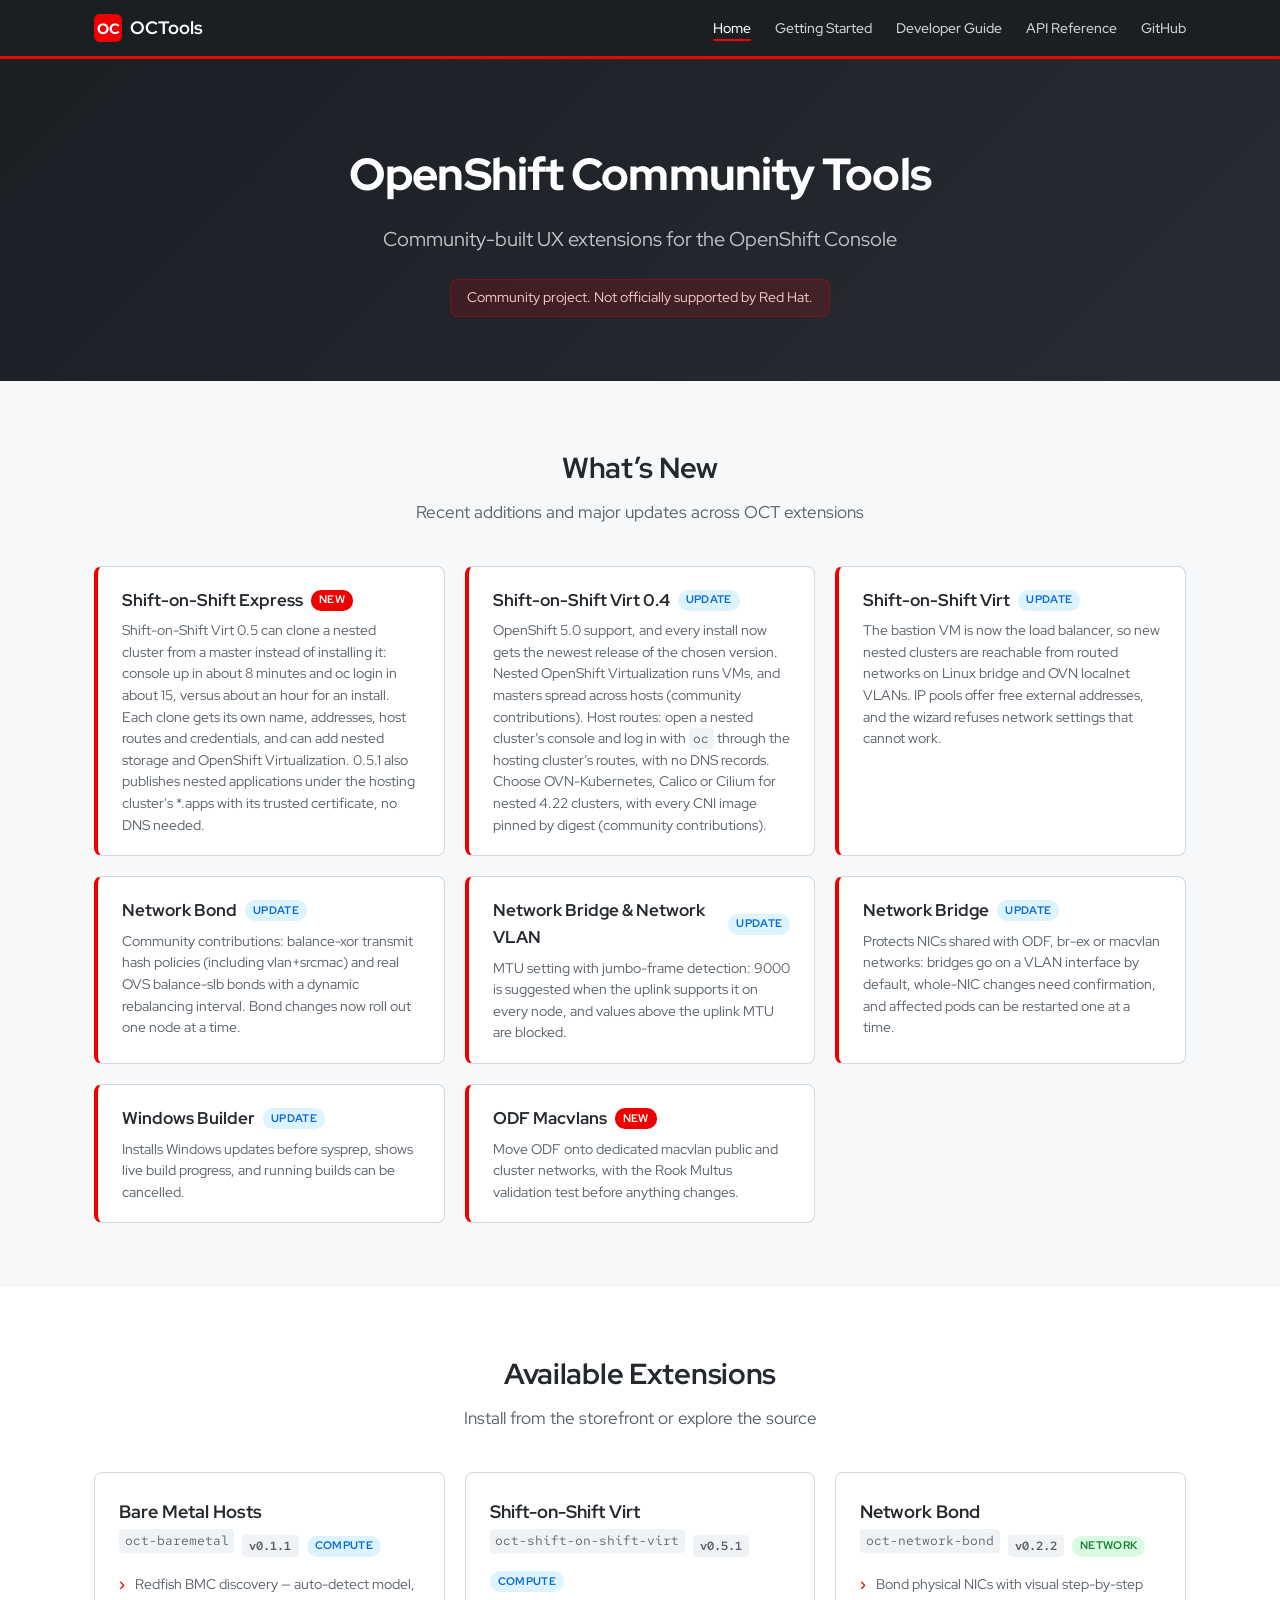
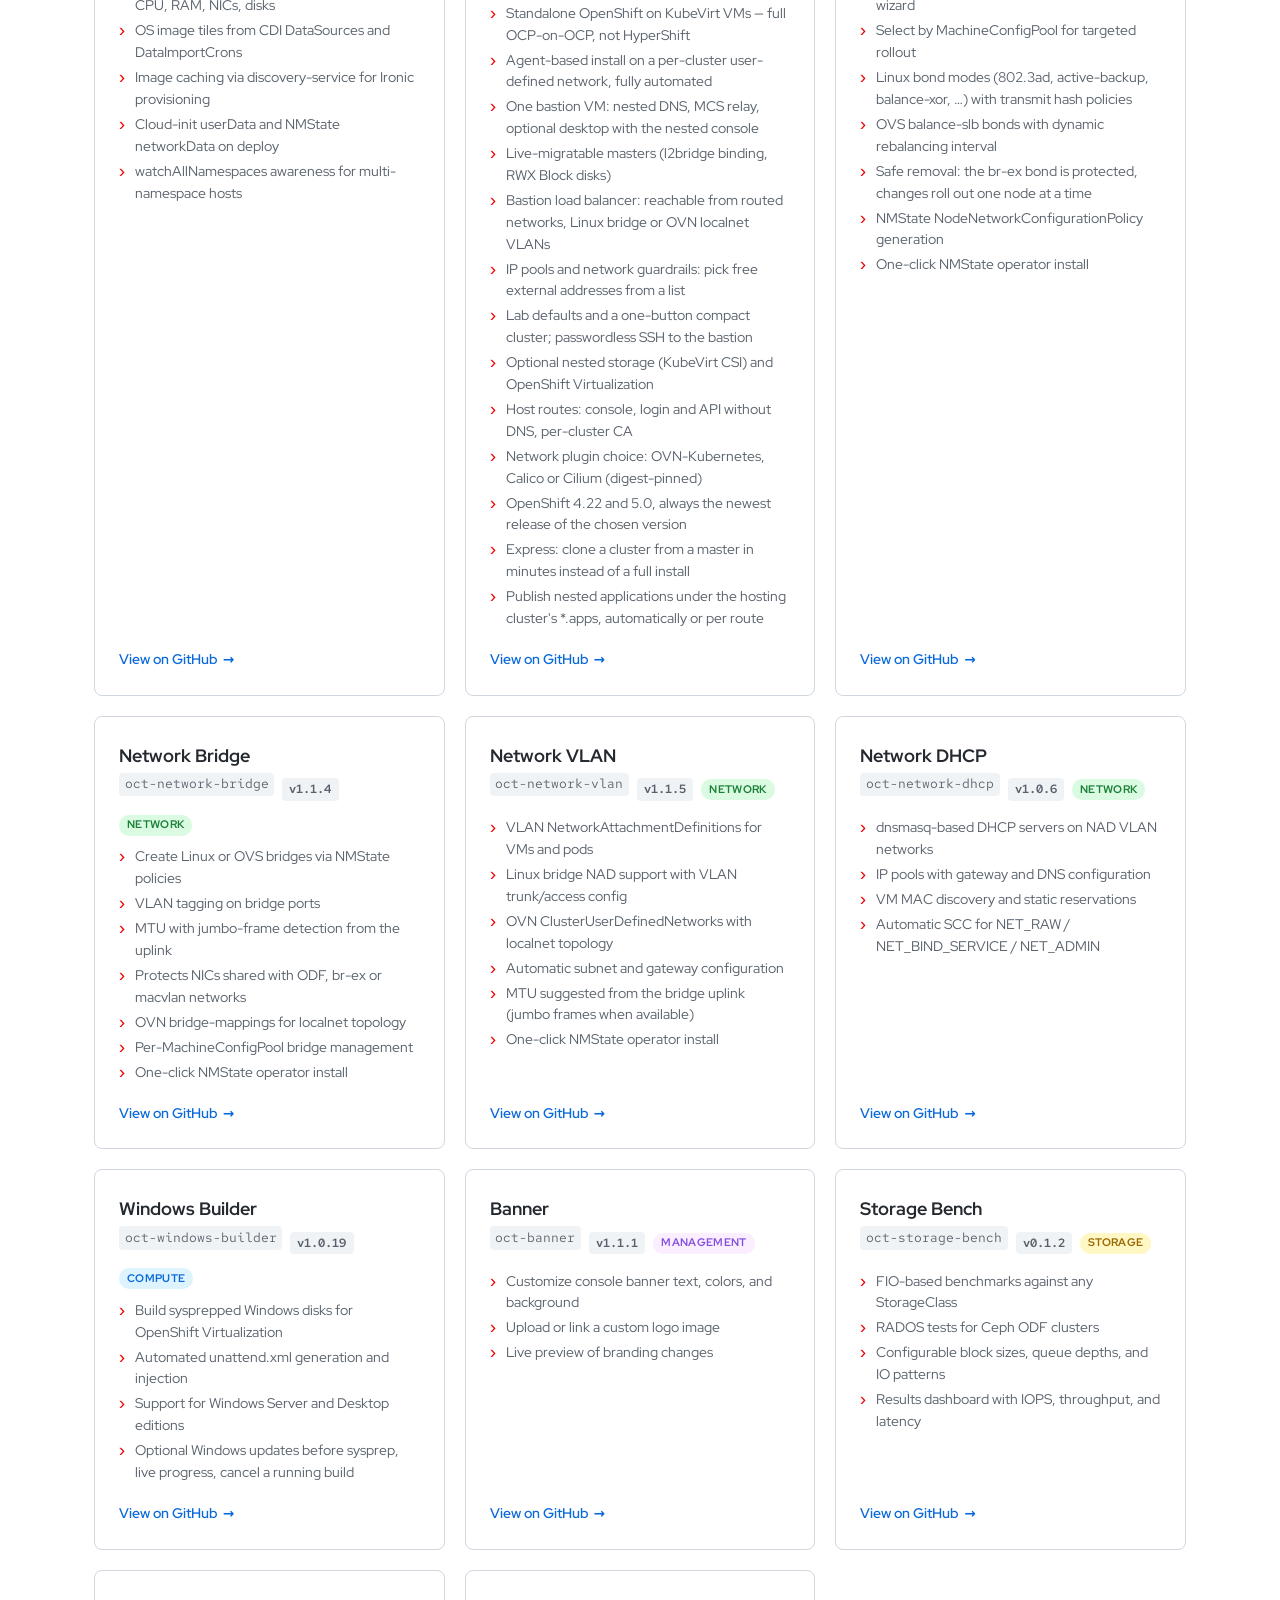
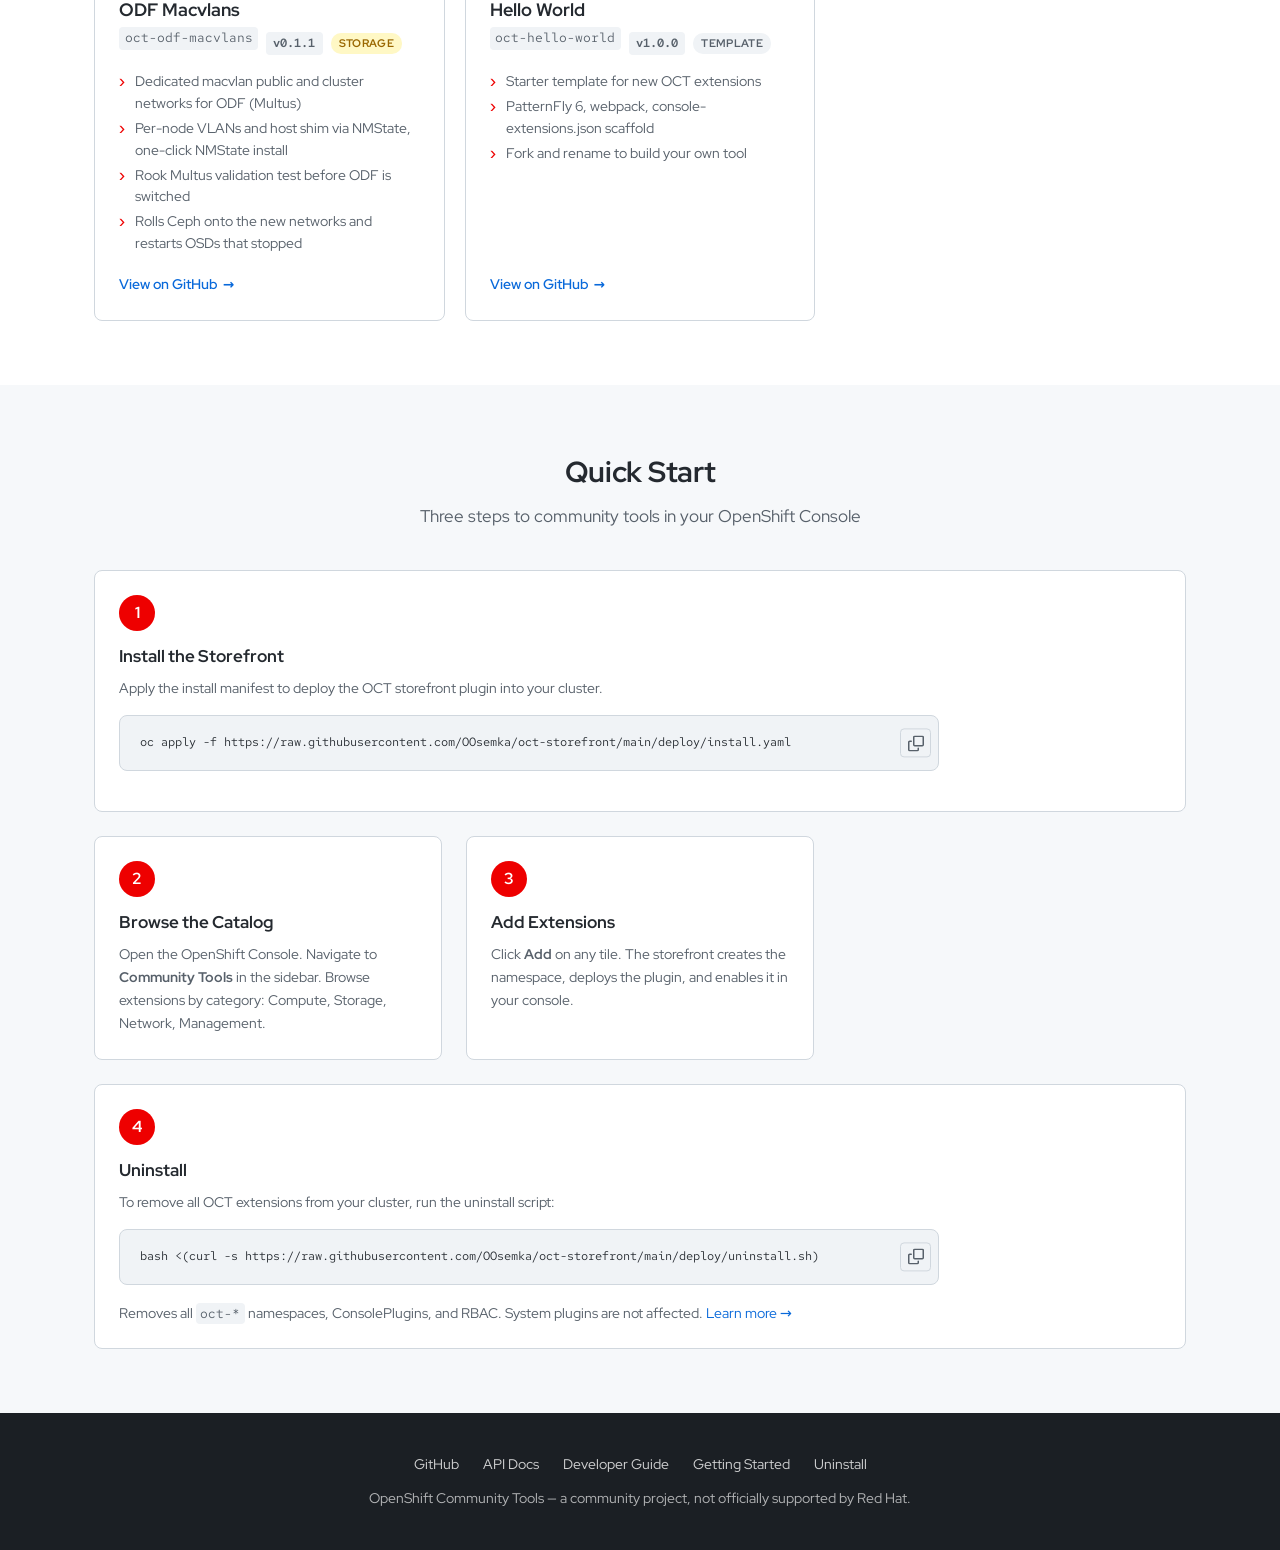
==== index.html @ 7ea22d38 "Shift-on-Shift Virt 0.5.1 Co-Authored-By: Claude Opus 5.5 <noreply@anthropic.com>" ====
<!DOCTYPE html>
<html lang="en">
<head>
  <meta charset="UTF-8">
  <meta name="viewport" content="width=device-width, initial-scale=1.0">
  <title>OpenShift Community Tools</title>
  <meta name="description" content="Community-built UX extensions for the OpenShift Console. Browse, install, and manage tools from a single storefront.">
  <link rel="preconnect" href="https://fonts.googleapis.com">
  <link rel="preconnect" href="https://fonts.gstatic.com" crossorigin>
  <link href="https://fonts.googleapis.com/css2?family=Red+Hat+Display:wght@400;500;600;700;800&family=Red+Hat+Mono:wght@400;700&display=swap" rel="stylesheet">
  <link rel="stylesheet" href="/assets/style.css">
  <link rel="icon" href="/favicon.svg" type="image/svg+xml">
  <link rel="icon" href="/favicon.ico" sizes="48x48">
  <link rel="apple-touch-icon" href="/apple-touch-icon.png">
</head>
<body>

  <!-- Navigation -->
  <nav class="site-nav">
    <div class="container">
      <a href="/" class="site-nav__brand">
        <svg viewBox="0 0 28 28" fill="none" xmlns="http://www.w3.org/2000/svg" aria-hidden="true">
          <rect width="28" height="28" rx="6" fill="#EE0000"/>
          <text x="14" y="20" text-anchor="middle" fill="#fff" font-family="Red Hat Display,sans-serif" font-weight="800" font-size="15">OC</text>
        </svg>
        OCTools
      </a>
      <button class="nav-toggle" aria-label="Toggle navigation" onclick="document.querySelector('.site-nav__links').classList.toggle('open')">☰</button>
      <ul class="site-nav__links">
        <li><a href="/" class="active">Home</a></li>
        <li><a href="/guide/">Getting Started</a></li>
        <li><a href="/developer/">Developer Guide</a></li>
        <li><a href="/api/">API Reference</a></li>
        <li><a href="https://github.com/OOsemka">GitHub</a></li>
      </ul>
    </div>
  </nav>

  <!-- Hero -->
  <section class="hero">
    <h1>OpenShift Community Tools</h1>
    <p class="subtitle">Community-built UX extensions for the OpenShift Console</p>
    <div class="disclaimer">Community project. Not officially supported by Red Hat.</div>
  </section>

  <!-- What's New -->
  <section class="section section--alt">
    <div class="container">
      <h2 class="section__title">What&rsquo;s New</h2>
      <p class="section__subtitle">Recent additions and major updates across OCT extensions</p>

      <div class="whatsnew">
        <div class="whatsnew__item">
          <div class="whatsnew__header">
            <span class="whatsnew__title">Shift-on-Shift Express</span>
            <span class="whatsnew__badge whatsnew__badge--new">New</span>
          </div>
          <p class="whatsnew__desc">Shift-on-Shift Virt 0.5 can clone a nested cluster from a master instead of installing it: console up in about 8 minutes and oc login in about 15, versus about an hour for an install. Each clone gets its own name, addresses, host routes and credentials, and can add nested storage and OpenShift Virtualization. 0.5.1 also publishes nested applications under the hosting cluster's *.apps with its trusted certificate, no DNS needed.</p>
        </div>
        <div class="whatsnew__item">
          <div class="whatsnew__header">
            <span class="whatsnew__title">Shift-on-Shift Virt 0.4</span>
            <span class="whatsnew__badge whatsnew__badge--update">Update</span>
          </div>
          <p class="whatsnew__desc">OpenShift 5.0 support, and every install now gets the newest release of the chosen version. Nested OpenShift Virtualization runs VMs, and masters spread across hosts (community contributions). Host routes: open a nested cluster&rsquo;s console and log in with <code>oc</code> through the hosting cluster&rsquo;s routes, with no DNS records. Choose OVN-Kubernetes, Calico or Cilium for nested 4.22 clusters, with every CNI image pinned by digest (community contributions).</p>
        </div>
        <div class="whatsnew__item">
          <div class="whatsnew__header">
            <span class="whatsnew__title">Shift-on-Shift Virt</span>
            <span class="whatsnew__badge whatsnew__badge--update">Update</span>
          </div>
          <p class="whatsnew__desc">The bastion VM is now the load balancer, so new nested clusters are reachable from routed networks on Linux bridge and OVN localnet VLANs. IP pools offer free external addresses, and the wizard refuses network settings that cannot work.</p>
        </div>
        <div class="whatsnew__item">
          <div class="whatsnew__header">
            <span class="whatsnew__title">Network Bond</span>
            <span class="whatsnew__badge whatsnew__badge--update">Update</span>
          </div>
          <p class="whatsnew__desc">Community contributions: balance-xor transmit hash policies (including vlan+srcmac) and real OVS balance-slb bonds with a dynamic rebalancing interval. Bond changes now roll out one node at a time.</p>
        </div>
        <div class="whatsnew__item">
          <div class="whatsnew__header">
            <span class="whatsnew__title">Network Bridge &amp; Network VLAN</span>
            <span class="whatsnew__badge whatsnew__badge--update">Update</span>
          </div>
          <p class="whatsnew__desc">MTU setting with jumbo-frame detection: 9000 is suggested when the uplink supports it on every node, and values above the uplink MTU are blocked.</p>
        </div>
        <div class="whatsnew__item">
          <div class="whatsnew__header">
            <span class="whatsnew__title">Network Bridge</span>
            <span class="whatsnew__badge whatsnew__badge--update">Update</span>
          </div>
          <p class="whatsnew__desc">Protects NICs shared with ODF, br-ex or macvlan networks: bridges go on a VLAN interface by default, whole-NIC changes need confirmation, and affected pods can be restarted one at a time.</p>
        </div>
        <div class="whatsnew__item">
          <div class="whatsnew__header">
            <span class="whatsnew__title">Windows Builder</span>
            <span class="whatsnew__badge whatsnew__badge--update">Update</span>
          </div>
          <p class="whatsnew__desc">Installs Windows updates before sysprep, shows live build progress, and running builds can be cancelled.</p>
        </div>
        <div class="whatsnew__item">
          <div class="whatsnew__header">
            <span class="whatsnew__title">ODF Macvlans</span>
            <span class="whatsnew__badge whatsnew__badge--new">New</span>
          </div>
          <p class="whatsnew__desc">Move ODF onto dedicated macvlan public and cluster networks, with the Rook Multus validation test before anything changes.</p>
        </div>
      </div>
    </div>
  </section>

  <!-- Available Extensions -->
  <section class="section">
    <div class="container">
      <h2 class="section__title">Available Extensions</h2>
      <p class="section__subtitle">Install from the storefront or explore the source</p>

      <div class="cards">
        <!-- Bare Metal Hosts -->
        <div class="card">
          <div class="card__name">Bare Metal Hosts</div>
          <div class="card__meta">
            <code class="card__id">oct-baremetal</code>
            <span class="card__version">v0.1.1</span>
            <span class="card__category card__category--compute">Compute</span>
          </div>
          <ul class="card__features">
            <li>Redfish BMC discovery &mdash; auto-detect model, CPU, RAM, NICs, disks</li>
            <li>OS image tiles from CDI DataSources and DataImportCrons</li>
            <li>Image caching via discovery-service for Ironic provisioning</li>
            <li>Cloud-init userData and NMState networkData on deploy</li>
            <li>watchAllNamespaces awareness for multi-namespace hosts</li>
          </ul>
          <a href="https://github.com/OOsemka/oct-baremetal" class="card__link">View on GitHub</a>
        </div>

        <!-- Shift-on-Shift Virt -->
        <div class="card">
          <div class="card__name">Shift-on-Shift Virt</div>
          <div class="card__meta">
            <code class="card__id">oct-shift-on-shift-virt</code>
            <span class="card__version">v0.5.1</span>
            <span class="card__category card__category--compute">Compute</span>
          </div>
          <ul class="card__features">
            <li>Standalone OpenShift on KubeVirt VMs &mdash; full OCP-on-OCP, not HyperShift</li>
            <li>Agent-based install on a per-cluster user-defined network, fully automated</li>
            <li>One bastion VM: nested DNS, MCS relay, optional desktop with the nested console</li>
            <li>Live-migratable masters (l2bridge binding, RWX Block disks)</li>
            <li>Bastion load balancer: reachable from routed networks, Linux bridge or OVN localnet VLANs</li>
            <li>IP pools and network guardrails: pick free external addresses from a list</li>
            <li>Lab defaults and a one-button compact cluster; passwordless SSH to the bastion</li>
            <li>Optional nested storage (KubeVirt CSI) and OpenShift Virtualization</li>
            <li>Host routes: console, login and API without DNS, per-cluster CA</li>
            <li>Network plugin choice: OVN-Kubernetes, Calico or Cilium (digest-pinned)</li>
            <li>OpenShift 4.22 and 5.0, always the newest release of the chosen version</li>
            <li>Express: clone a cluster from a master in minutes instead of a full install</li>
            <li>Publish nested applications under the hosting cluster's *.apps, automatically or per route</li>
          </ul>
          <a href="https://github.com/OOsemka/oct-shift-on-shift-virt" class="card__link">View on GitHub</a>
        </div>

        <!-- Network Bond -->
        <div class="card">
          <div class="card__name">Network Bond</div>
          <div class="card__meta">
            <code class="card__id">oct-network-bond</code>
            <span class="card__version">v0.2.2</span>
            <span class="card__category card__category--network">Network</span>
          </div>
          <ul class="card__features">
            <li>Bond physical NICs with visual step-by-step wizard</li>
            <li>Select by MachineConfigPool for targeted rollout</li>
            <li>Linux bond modes (802.3ad, active-backup, balance-xor, &hellip;) with transmit hash policies</li>
            <li>OVS balance-slb bonds with dynamic rebalancing interval</li>
            <li>Safe removal: the br-ex bond is protected, changes roll out one node at a time</li>
            <li>NMState NodeNetworkConfigurationPolicy generation</li>
            <li>One-click NMState operator install</li>
          </ul>
          <a href="https://github.com/OOsemka/oct-network-bond" class="card__link">View on GitHub</a>
        </div>

        <!-- Network Bridge -->
        <div class="card">
          <div class="card__name">Network Bridge</div>
          <div class="card__meta">
            <code class="card__id">oct-network-bridge</code>
            <span class="card__version">v1.1.4</span>
            <span class="card__category card__category--network">Network</span>
          </div>
          <ul class="card__features">
            <li>Create Linux or OVS bridges via NMState policies</li>
            <li>VLAN tagging on bridge ports</li>
            <li>MTU with jumbo-frame detection from the uplink</li>
            <li>Protects NICs shared with ODF, br-ex or macvlan networks</li>
            <li>OVN bridge-mappings for localnet topology</li>
            <li>Per-MachineConfigPool bridge management</li>
            <li>One-click NMState operator install</li>
          </ul>
          <a href="https://github.com/OOsemka/oct-network-bridge" class="card__link">View on GitHub</a>
        </div>

        <!-- Network VLAN -->
        <div class="card">
          <div class="card__name">Network VLAN</div>
          <div class="card__meta">
            <code class="card__id">oct-network-vlan</code>
            <span class="card__version">v1.1.5</span>
            <span class="card__category card__category--network">Network</span>
          </div>
          <ul class="card__features">
            <li>VLAN NetworkAttachmentDefinitions for VMs and pods</li>
            <li>Linux bridge NAD support with VLAN trunk/access config</li>
            <li>OVN ClusterUserDefinedNetworks with localnet topology</li>
            <li>Automatic subnet and gateway configuration</li>
            <li>MTU suggested from the bridge uplink (jumbo frames when available)</li>
            <li>One-click NMState operator install</li>
          </ul>
          <a href="https://github.com/OOsemka/oct-network-vlan" class="card__link">View on GitHub</a>
        </div>

        <!-- Network DHCP -->
        <div class="card">
          <div class="card__name">Network DHCP</div>
          <div class="card__meta">
            <code class="card__id">oct-network-dhcp</code>
            <span class="card__version">v1.0.6</span>
            <span class="card__category card__category--network">Network</span>
          </div>
          <ul class="card__features">
            <li>dnsmasq-based DHCP servers on NAD VLAN networks</li>
            <li>IP pools with gateway and DNS configuration</li>
            <li>VM MAC discovery and static reservations</li>
            <li>Automatic SCC for NET_RAW / NET_BIND_SERVICE / NET_ADMIN</li>
          </ul>
          <a href="https://github.com/OOsemka/oct-network-dhcp" class="card__link">View on GitHub</a>
        </div>

        <!-- Windows Builder -->
        <div class="card">
          <div class="card__name">Windows Builder</div>
          <div class="card__meta">
            <code class="card__id">oct-windows-builder</code>
            <span class="card__version">v1.0.19</span>
            <span class="card__category card__category--compute">Compute</span>
          </div>
          <ul class="card__features">
            <li>Build sysprepped Windows disks for OpenShift Virtualization</li>
            <li>Automated unattend.xml generation and injection</li>
            <li>Support for Windows Server and Desktop editions</li>
            <li>Optional Windows updates before sysprep, live progress, cancel a running build</li>
          </ul>
          <a href="https://github.com/OOsemka/oct-windows-builder" class="card__link">View on GitHub</a>
        </div>

        <!-- Banner -->
        <div class="card">
          <div class="card__name">Banner</div>
          <div class="card__meta">
            <code class="card__id">oct-banner</code>
            <span class="card__version">v1.1.1</span>
            <span class="card__category card__category--management">Management</span>
          </div>
          <ul class="card__features">
            <li>Customize console banner text, colors, and background</li>
            <li>Upload or link a custom logo image</li>
            <li>Live preview of branding changes</li>
          </ul>
          <a href="https://github.com/OOsemka/oct-banner" class="card__link">View on GitHub</a>
        </div>

        <!-- Storage Bench -->
        <div class="card">
          <div class="card__name">Storage Bench</div>
          <div class="card__meta">
            <code class="card__id">oct-storage-bench</code>
            <span class="card__version">v0.1.2</span>
            <span class="card__category card__category--storage">Storage</span>
          </div>
          <ul class="card__features">
            <li>FIO-based benchmarks against any StorageClass</li>
            <li>RADOS tests for Ceph ODF clusters</li>
            <li>Configurable block sizes, queue depths, and IO patterns</li>
            <li>Results dashboard with IOPS, throughput, and latency</li>
          </ul>
          <a href="https://github.com/OOsemka/oct-storage-bench" class="card__link">View on GitHub</a>
        </div>

        <!-- ODF Macvlans -->
        <div class="card">
          <div class="card__name">ODF Macvlans</div>
          <div class="card__meta">
            <code class="card__id">oct-odf-macvlans</code>
            <span class="card__version">v0.1.1</span>
            <span class="card__category card__category--storage">Storage</span>
          </div>
          <ul class="card__features">
            <li>Dedicated macvlan public and cluster networks for ODF (Multus)</li>
            <li>Per-node VLANs and host shim via NMState, one-click NMState install</li>
            <li>Rook Multus validation test before ODF is switched</li>
            <li>Rolls Ceph onto the new networks and restarts OSDs that stopped</li>
          </ul>
          <a href="https://github.com/OOsemka/oct-odf-macvlans" class="card__link">View on GitHub</a>
        </div>

        <!-- Hello World -->
        <div class="card">
          <div class="card__name">Hello World</div>
          <div class="card__meta">
            <code class="card__id">oct-hello-world</code>
            <span class="card__version">v1.0.0</span>
            <span class="card__category card__category--template">Template</span>
          </div>
          <ul class="card__features">
            <li>Starter template for new OCT extensions</li>
            <li>PatternFly 6, webpack, console-extensions.json scaffold</li>
            <li>Fork and rename to build your own tool</li>
          </ul>
          <a href="https://github.com/OOsemka/oct-hello-world" class="card__link">View on GitHub</a>
        </div>
      </div>
    </div>
  </section>

  <!-- Quick Start -->
  <section class="section section--alt">
    <div class="container">
      <h2 class="section__title">Quick Start</h2>
      <p class="section__subtitle">Three steps to community tools in your OpenShift Console</p>

      <div class="steps">
        <div class="step step--wide">
          <h3>Install the Storefront</h3>
          <p>Apply the install manifest to deploy the OCT storefront plugin into your cluster.</p>
          <div class="code-block">
            <pre><code id="install-cmd">oc apply -f https://raw.githubusercontent.com/OOsemka/oct-storefront/main/deploy/install.yaml</code></pre>
            <button class="copy-btn" onclick="copyCommand(this)" aria-label="Copy to clipboard" title="Copy to clipboard">
              <svg width="16" height="16" viewBox="0 0 16 16" fill="currentColor"><path d="M0 6.75C0 5.784.784 5 1.75 5h1.5a.75.75 0 0 1 0 1.5h-1.5a.25.25 0 0 0-.25.25v7.5c0 .138.112.25.25.25h7.5a.25.25 0 0 0 .25-.25v-1.5a.75.75 0 0 1 1.5 0v1.5A1.75 1.75 0 0 1 9.25 16h-7.5A1.75 1.75 0 0 1 0 14.25Z"/><path d="M5 1.75C5 .784 5.784 0 6.75 0h7.5C15.216 0 16 .784 16 1.75v7.5A1.75 1.75 0 0 1 14.25 11h-7.5A1.75 1.75 0 0 1 5 9.25Zm1.75-.25a.25.25 0 0 0-.25.25v7.5c0 .138.112.25.25.25h7.5a.25.25 0 0 0 .25-.25v-7.5a.25.25 0 0 0-.25-.25Z"/></svg>
            </button>
          </div>
        </div>
        <div class="step">
          <h3>Browse the Catalog</h3>
          <p>Open the OpenShift Console. Navigate to <strong>Community Tools</strong> in the sidebar. Browse extensions by category: Compute, Storage, Network, Management.</p>
        </div>
        <div class="step">
          <h3>Add Extensions</h3>
          <p>Click <strong>Add</strong> on any tile. The storefront creates the namespace, deploys the plugin, and enables it in your console.</p>
        </div>
        <div class="step step--wide">
          <h3>Uninstall</h3>
          <p>To remove all OCT extensions from your cluster, run the uninstall script:</p>
          <div class="code-block">
            <pre><code id="uninstall-cmd">bash &lt;(curl -s https://raw.githubusercontent.com/OOsemka/oct-storefront/main/deploy/uninstall.sh)</code></pre>
            <button class="copy-btn" onclick="copyUninstallCommand(this)" aria-label="Copy to clipboard" title="Copy to clipboard">
              <svg width="16" height="16" viewBox="0 0 16 16" fill="currentColor"><path d="M0 6.75C0 5.784.784 5 1.75 5h1.5a.75.75 0 0 1 0 1.5h-1.5a.25.25 0 0 0-.25.25v7.5c0 .138.112.25.25.25h7.5a.25.25 0 0 0 .25-.25v-1.5a.75.75 0 0 1 1.5 0v1.5A1.75 1.75 0 0 1 9.25 16h-7.5A1.75 1.75 0 0 1 0 14.25Z"/><path d="M5 1.75C5 .784 5.784 0 6.75 0h7.5C15.216 0 16 .784 16 1.75v7.5A1.75 1.75 0 0 1 14.25 11h-7.5A1.75 1.75 0 0 1 5 9.25Zm1.75-.25a.25.25 0 0 0-.25.25v7.5c0 .138.112.25.25.25h7.5a.25.25 0 0 0 .25-.25v-7.5a.25.25 0 0 0-.25-.25Z"/></svg>
            </button>
          </div>
          <p>Removes all <code>oct-*</code> namespaces, ConsolePlugins, and RBAC. System plugins are not affected. <a href="/guide/#uninstall">Learn more →</a></p>
        </div>
      </div>
    </div>
  </section>

  <!-- Footer -->
  <footer class="site-footer">
    <div class="container">
      <ul class="footer-links">
        <li><a href="https://github.com/OOsemka">GitHub</a></li>
        <li><a href="/api/">API Docs</a></li>
        <li><a href="/developer/">Developer Guide</a></li>
        <li><a href="/guide/">Getting Started</a></li>
        <li><a href="/guide/#uninstall">Uninstall</a></li>
      </ul>
      <p>OpenShift Community Tools &mdash; a community project, not officially supported by Red Hat.</p>
    </div>
  </footer>

  <script>
    function copyUninstallCommand(btn) {
      var text = document.getElementById('uninstall-cmd').textContent;
      navigator.clipboard.writeText(text).then(function() {
        btn.innerHTML = '<span style="font-size:.8rem;font-weight:600">Copied!</span>';
        setTimeout(function() {
          btn.innerHTML = '<svg width="16" height="16" viewBox="0 0 16 16" fill="currentColor"><path d="M0 6.75C0 5.784.784 5 1.75 5h1.5a.75.75 0 0 1 0 1.5h-1.5a.25.25 0 0 0-.25.25v7.5c0 .138.112.25.25.25h7.5a.25.25 0 0 0 .25-.25v-1.5a.75.75 0 0 1 1.5 0v1.5A1.75 1.75 0 0 1 9.25 16h-7.5A1.75 1.75 0 0 1 0 14.25Z"/><path d="M5 1.75C5 .784 5.784 0 6.75 0h7.5C15.216 0 16 .784 16 1.75v7.5A1.75 1.75 0 0 1 14.25 11h-7.5A1.75 1.75 0 0 1 5 9.25Zm1.75-.25a.25.25 0 0 0-.25.25v7.5c0 .138.112.25.25.25h7.5a.25.25 0 0 0 .25-.25v-7.5a.25.25 0 0 0-.25-.25Z"/></svg>';
        }, 2000);
      });
    }
    function copyCommand(btn) {
      var text = document.getElementById('install-cmd').textContent;
      navigator.clipboard.writeText(text).then(function() {
        btn.innerHTML = '<span style="font-size:.8rem;font-weight:600">Copied!</span>';
        setTimeout(function() {
          btn.innerHTML = '<svg width="16" height="16" viewBox="0 0 16 16" fill="currentColor"><path d="M0 6.75C0 5.784.784 5 1.75 5h1.5a.75.75 0 0 1 0 1.5h-1.5a.25.25 0 0 0-.25.25v7.5c0 .138.112.25.25.25h7.5a.25.25 0 0 0 .25-.25v-1.5a.75.75 0 0 1 1.5 0v1.5A1.75 1.75 0 0 1 9.25 16h-7.5A1.75 1.75 0 0 1 0 14.25Z"/><path d="M5 1.75C5 .784 5.784 0 6.75 0h7.5C15.216 0 16 .784 16 1.75v7.5A1.75 1.75 0 0 1 14.25 11h-7.5A1.75 1.75 0 0 1 5 9.25Zm1.75-.25a.25.25 0 0 0-.25.25v7.5c0 .138.112.25.25.25h7.5a.25.25 0 0 0 .25-.25v-7.5a.25.25 0 0 0-.25-.25Z"/></svg>';
        }, 2000);
      });
    }
  </script>

</body>
</html>
---- assets/style.css ----
/* ── CSS Variables ─────────────────────────────────────────── */
:root {
  --color-bg:        #ffffff;
  --color-bg-alt:    #f6f8fa;
  --color-text:      #24292f;
  --color-text-muted:#57606a;
  --color-primary:   #ee0000;
  --color-primary-dk:#b30000;
  --color-dark:      #1b1f24;
  --color-dark-alt:  #272c33;
  --color-border:    #d0d7de;
  --color-code-bg:   #f0f3f6;
  --color-link:      #0969da;
  --radius:          8px;
  --max-width:       1140px;
  --font-sans:       'Red Hat Display', 'Segoe UI', system-ui, -apple-system, sans-serif;
  --font-mono:       'Red Hat Mono', 'SFMono-Regular', Consolas, 'Liberation Mono', monospace;
}

/* ── Reset ────────────────────────────────────────────────── */
*, *::before, *::after { box-sizing: border-box; margin: 0; padding: 0; }
html { scroll-behavior: smooth; }

body {
  font-family: var(--font-sans);
  color: var(--color-text);
  background: var(--color-bg);
  line-height: 1.6;
  -webkit-font-smoothing: antialiased;
}

a { color: var(--color-link); text-decoration: none; }
a:hover { text-decoration: underline; }
img { max-width: 100%; display: block; }

/* ── Utility ──────────────────────────────────────────────── */
.container { max-width: var(--max-width); margin: 0 auto; padding: 0 1.5rem; }

/* ── Navigation ───────────────────────────────────────────── */
.site-nav {
  background: var(--color-dark);
  position: sticky; top: 0; z-index: 100;
  border-bottom: 3px solid var(--color-primary);
}
.site-nav .container {
  display: flex; align-items: center; justify-content: space-between;
  height: 56px;
}
.site-nav__brand {
  font-weight: 700; font-size: 1.1rem; color: #fff;
  display: flex; align-items: center; gap: .5rem;
  text-decoration: none;
}
.site-nav__brand:hover { text-decoration: none; opacity: .9; }
.site-nav__brand svg { height: 28px; width: 28px; }
.site-nav__links { display: flex; gap: 1.5rem; list-style: none; }
.site-nav__links a {
  color: #ffffffcc; font-size: .9rem; font-weight: 500;
  transition: color .15s;
}
.site-nav__links a:hover { color: #fff; text-decoration: none; }
.site-nav__links a.active { color: #fff; border-bottom: 2px solid var(--color-primary); padding-bottom: 2px; }

/* Hamburger (mobile) */
.nav-toggle { display: none; background: none; border: none; color: #fff; font-size: 1.5rem; cursor: pointer; }

/* ── Hero ─────────────────────────────────────────────────── */
.hero {
  background: linear-gradient(135deg, var(--color-dark) 0%, var(--color-dark-alt) 100%);
  color: #fff; text-align: center;
  padding: 5rem 1.5rem 4rem;
}
.hero h1 { font-size: 2.8rem; font-weight: 800; margin-bottom: .75rem; letter-spacing: -.02em; }
.hero .subtitle { font-size: 1.25rem; color: #ffffffbb; max-width: 600px; margin: 0 auto 1.5rem; }
.hero .disclaimer {
  display: inline-block;
  background: rgba(238,0,0,.15);
  border: 1px solid rgba(238,0,0,.35);
  border-radius: var(--radius);
  padding: .45rem 1rem; font-size: .85rem;
  color: #ffcccc;
}

/* ── Section ──────────────────────────────────────────────── */
.section { padding: 4rem 0; }
.section--alt { background: var(--color-bg-alt); }
.section__title {
  font-size: 1.8rem; font-weight: 700; margin-bottom: .5rem;
  text-align: center; letter-spacing: -.01em;
}
.section__subtitle {
  text-align: center; color: var(--color-text-muted);
  margin-bottom: 2.5rem; font-size: 1.05rem;
}

/* ── Extension Cards ──────────────────────────────────────── */
.cards {
  display: grid;
  grid-template-columns: repeat(auto-fill, minmax(320px, 1fr));
  gap: 1.25rem;
}
.card {
  background: var(--color-bg);
  border: 1px solid var(--color-border);
  border-radius: var(--radius);
  padding: 1.5rem;
  transition: box-shadow .2s, transform .2s;
  display: flex; flex-direction: column;
}
.card:hover {
  box-shadow: 0 4px 16px rgba(0,0,0,.08);
  transform: translateY(-2px);
}
.card__name {
  font-size: 1.15rem; font-weight: 700;
  margin-bottom: .15rem;
}
.card__id {
  font-family: var(--font-mono); font-size: .8rem;
  color: var(--color-text-muted); margin-bottom: .65rem;
  background: var(--color-code-bg); padding: .1rem .35rem; border-radius: 4px;
}
.card__desc {
  flex: 1; color: var(--color-text-muted); font-size: .95rem;
  margin-bottom: 1rem;
}
.card__link {
  font-size: .85rem; font-weight: 600;
  display: inline-flex; align-items: center; gap: .3rem;
}
.card__link::after { content: '→'; }

/* ── Quick Start ──────────────────────────────────────────── */
.steps {
  display: grid;
  grid-template-columns: repeat(auto-fit, minmax(260px, 1fr));
  gap: 1.5rem;
  counter-reset: step;
}
.step {
  background: var(--color-bg);
  border: 1px solid var(--color-border);
  border-radius: var(--radius);
  padding: 1.5rem;
  position: relative;
}
.step::before {
  counter-increment: step;
  content: counter(step);
  display: flex; align-items: center; justify-content: center;
  width: 36px; height: 36px; border-radius: 50%;
  background: var(--color-primary); color: #fff;
  font-weight: 700; font-size: 1rem; margin-bottom: .75rem;
}
.step h3 { font-size: 1.05rem; margin-bottom: .4rem; }
.step p { color: var(--color-text-muted); font-size: .9rem; }

/* ── Code / Pre ───────────────────────────────────────────── */
code {
  font-family: var(--font-mono);
  background: var(--color-code-bg);
  padding: .15em .35em; border-radius: 4px;
  font-size: .88em;
}
pre {
  background: var(--color-code-bg);
  border: 1px solid var(--color-border);
  border-radius: var(--radius);
  padding: 1rem 1.25rem;
  overflow-x: auto;
  font-size: .88rem;
  line-height: 1.55;
  margin: 1rem 0;
  white-space: nowrap;
}
pre code {
  background: none; padding: 0; border-radius: 0;
}

/* ── Code block with copy button ──────────────────────────── */
.code-block {
  position: relative;
  max-width: 820px;
}
.code-block pre {
  padding-right: 3rem;
}
.copy-btn {
  position: absolute;
  top: 50%;
  right: .5rem;
  transform: translateY(-50%);
  background: transparent;
  border: 1px solid var(--color-border);
  border-radius: 4px;
  padding: .35rem .4rem;
  cursor: pointer;
  color: var(--color-text-muted);
  display: flex;
  align-items: center;
  justify-content: center;
  transition: color .15s, background .15s, border-color .15s;
  line-height: 1;
  min-width: 30px;
}
.copy-btn:hover {
  color: var(--color-text);
  background: var(--color-bg);
  border-color: var(--color-text-muted);
}

/* ── Wider step for install command ───────────────────────── */
.step--wide {
  grid-column: 1 / -1;
}

/* ── Prose (guide / developer / api pages) ────────────────── */
.prose { max-width: 800px; margin: 0 auto; }
.prose h1 { font-size: 2rem; font-weight: 800; margin-bottom: .5rem; }
.prose h2 { font-size: 1.4rem; margin-top: 2.5rem; margin-bottom: .75rem; padding-bottom: .35rem; border-bottom: 1px solid var(--color-border); }
.prose h3 { font-size: 1.15rem; margin-top: 1.8rem; margin-bottom: .5rem; }
.prose p  { margin-bottom: 1rem; }
.prose ul, .prose ol { margin-bottom: 1rem; padding-left: 1.5rem; }
.prose li { margin-bottom: .35rem; }
.prose li > code { font-size: .85em; }
.prose table { width: 100%; border-collapse: collapse; margin: 1rem 0; }
.prose th, .prose td { text-align: left; padding: .5rem .75rem; border: 1px solid var(--color-border); }
.prose th { background: var(--color-bg-alt); font-weight: 600; }

/* ── Page Hero (inner pages) ──────────────────────────────── */
.page-hero {
  background: linear-gradient(135deg, var(--color-dark) 0%, var(--color-dark-alt) 100%);
  color: #fff; padding: 3rem 1.5rem 2.5rem;
}
.page-hero h1 { font-size: 2.2rem; font-weight: 800; }
.page-hero p  { color: #ffffffbb; margin-top: .35rem; font-size: 1.05rem; }

/* ── Footer ───────────────────────────────────────────────── */
.site-footer {
  background: var(--color-dark); color: #ffffffaa;
  padding: 2.5rem 0; text-align: center; font-size: .88rem;
}
.site-footer a { color: #ffffffcc; }
.site-footer a:hover { color: #fff; }
.footer-links { display: flex; gap: 1.5rem; justify-content: center; margin-bottom: .75rem; list-style: none; }

/* ── API Endpoint Cards ───────────────────────────────────── */
.endpoint {
  background: var(--color-bg);
  border: 1px solid var(--color-border);
  border-radius: var(--radius);
  padding: 1.25rem 1.5rem;
  margin-bottom: 1rem;
}
.endpoint__method {
  display: inline-block; padding: .15rem .55rem; border-radius: 4px;
  font-family: var(--font-mono); font-size: .8rem; font-weight: 700;
  margin-right: .5rem; text-transform: uppercase; color: #fff;
}
.endpoint__method--get  { background: #1a7f37; }
.endpoint__method--post { background: #0969da; }
.endpoint__method--delete { background: #cf222e; }
.endpoint__path { font-family: var(--font-mono); font-size: .95rem; font-weight: 600; }
.endpoint__desc { margin-top: .5rem; color: var(--color-text-muted); font-size: .92rem; }
.endpoint__body { margin-top: .5rem; }

/* ── What's New ────────────────────────────────────────────── */
.whatsnew {
  display: grid;
  grid-template-columns: repeat(auto-fill, minmax(300px, 1fr));
  gap: 1.25rem;
}
.whatsnew__item {
  background: var(--color-bg);
  border: 1px solid var(--color-border);
  border-radius: var(--radius);
  padding: 1.25rem 1.5rem;
  border-left: 4px solid var(--color-primary);
}
.whatsnew__header {
  display: flex; align-items: center; gap: .5rem;
  margin-bottom: .35rem;
}
.whatsnew__title {
  font-size: 1.05rem; font-weight: 700;
}
.whatsnew__badge {
  display: inline-block;
  padding: .1rem .5rem;
  border-radius: 10px;
  font-size: .7rem;
  font-weight: 700;
  text-transform: uppercase;
  letter-spacing: .03em;
  line-height: 1.6;
}
.whatsnew__badge--new {
  background: var(--color-primary);
  color: #fff;
}
.whatsnew__badge--update {
  background: #ddf4ff;
  color: #0969da;
}
.whatsnew__desc {
  color: var(--color-text-muted);
  font-size: .9rem;
  line-height: 1.5;
}

/* ── Card enrichments ─────────────────────────────────────── */
.card__meta {
  display: flex; align-items: center; gap: .5rem;
  margin-bottom: .65rem; flex-wrap: wrap;
}
.card__version {
  font-family: var(--font-mono);
  font-size: .75rem;
  font-weight: 600;
  color: var(--color-text-muted);
  background: var(--color-code-bg);
  padding: .1rem .45rem;
  border-radius: 4px;
}
.card__category {
  display: inline-block;
  padding: .1rem .5rem;
  border-radius: 10px;
  font-size: .7rem;
  font-weight: 700;
  text-transform: uppercase;
  letter-spacing: .03em;
  line-height: 1.6;
}
.card__category--compute  { background: #ddf4ff; color: #0969da; }
.card__category--network  { background: #dafbe1; color: #1a7f37; }
.card__category--storage  { background: #fff8c5; color: #9a6700; }
.card__category--management { background: #fbefff; color: #8250df; }
.card__category--template { background: var(--color-code-bg); color: var(--color-text-muted); }

.card__features {
  list-style: none;
  padding: 0;
  margin: 0 0 1rem;
  flex: 1;
}
.card__features li {
  position: relative;
  padding-left: 1rem;
  color: var(--color-text-muted);
  font-size: .88rem;
  line-height: 1.55;
  margin-bottom: .2rem;
}
.card__features li::before {
  content: '›';
  position: absolute;
  left: 0;
  color: var(--color-primary);
  font-weight: 700;
}

/* ── Responsive ───────────────────────────────────────────── */
@media (max-width: 768px) {
  .hero h1 { font-size: 2rem; }
  .hero { padding: 3.5rem 1rem 2.5rem; }
  .page-hero { padding: 2rem 1rem 1.75rem; }
  .page-hero h1 { font-size: 1.6rem; }
  .section { padding: 2.5rem 0; }
  .cards { grid-template-columns: 1fr; }
  .whatsnew { grid-template-columns: 1fr; }

  .site-nav__links { 
    display: none; flex-direction: column; position: absolute;
    top: 56px; left: 0; right: 0; background: var(--color-dark);
    padding: 1rem 1.5rem; gap: .75rem;
    border-bottom: 3px solid var(--color-primary);
  }
  .site-nav__links.open { display: flex; }
  .nav-toggle { display: block; }
}
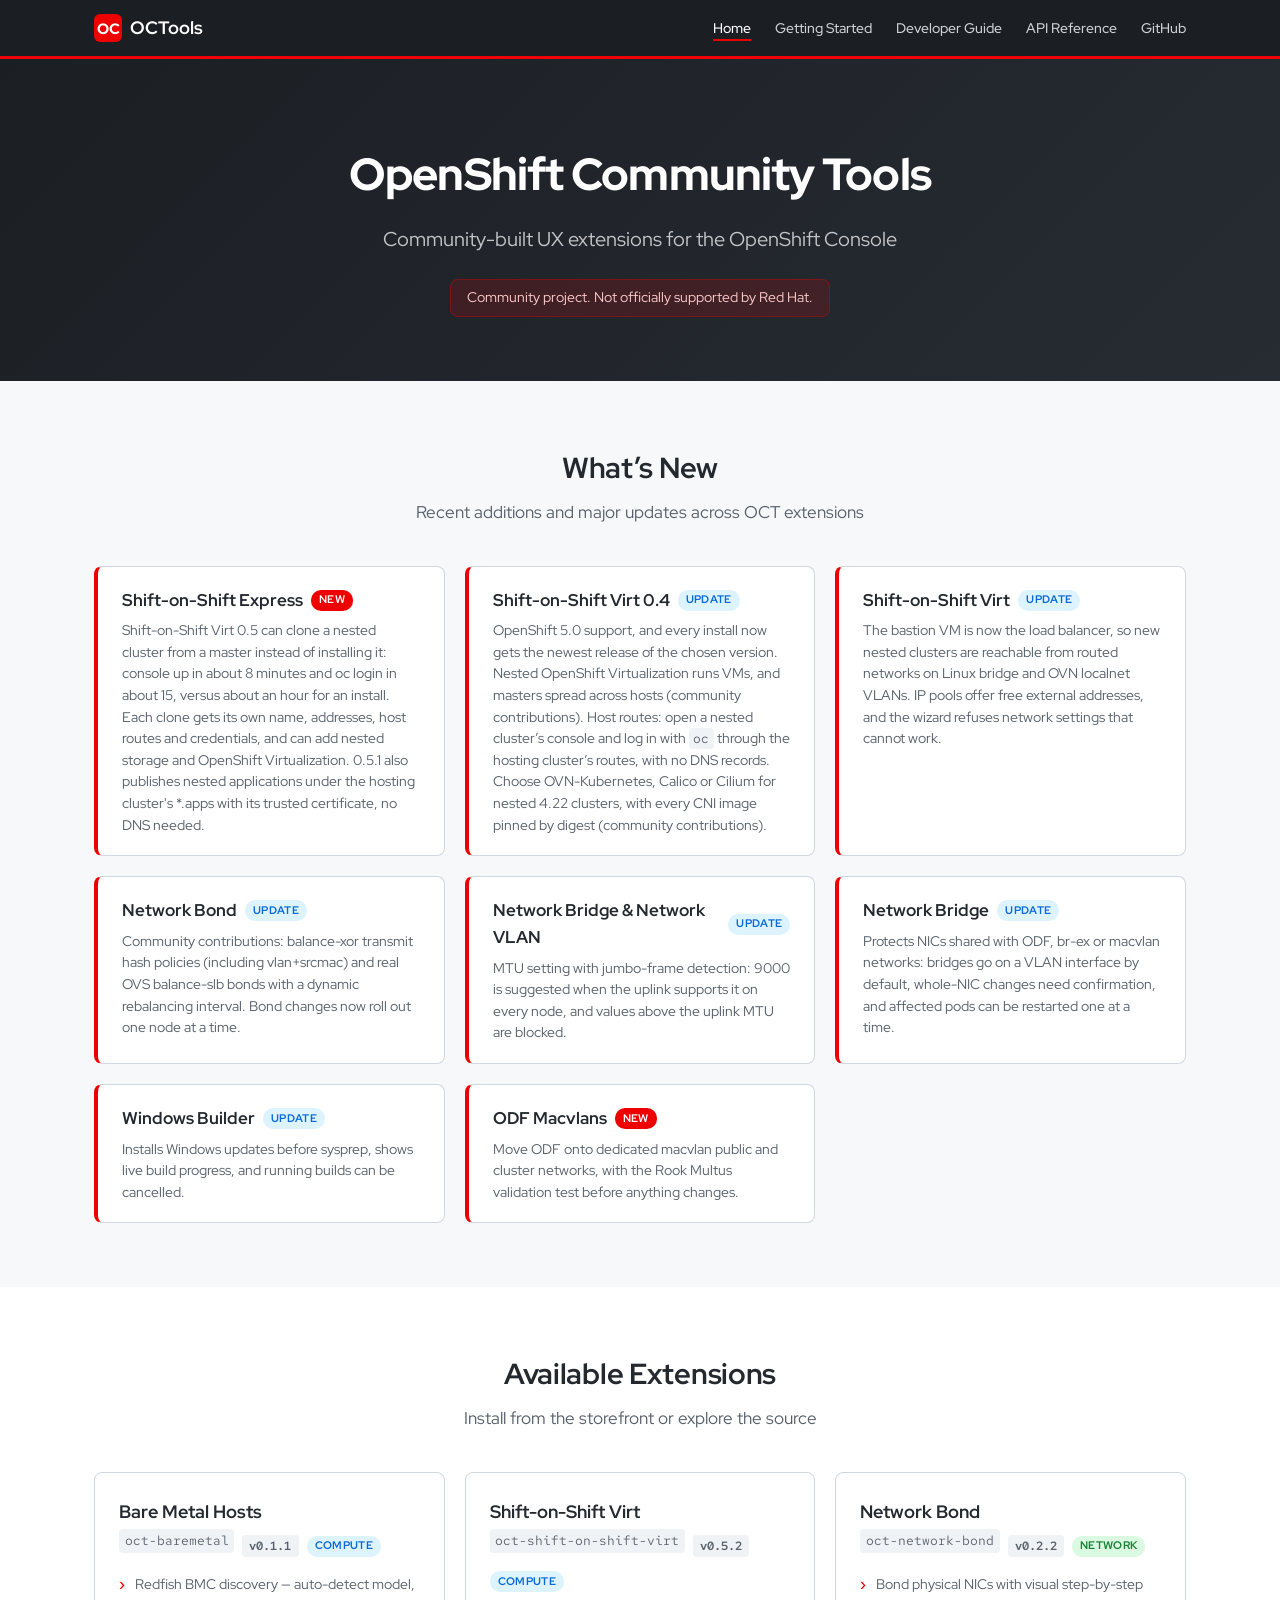
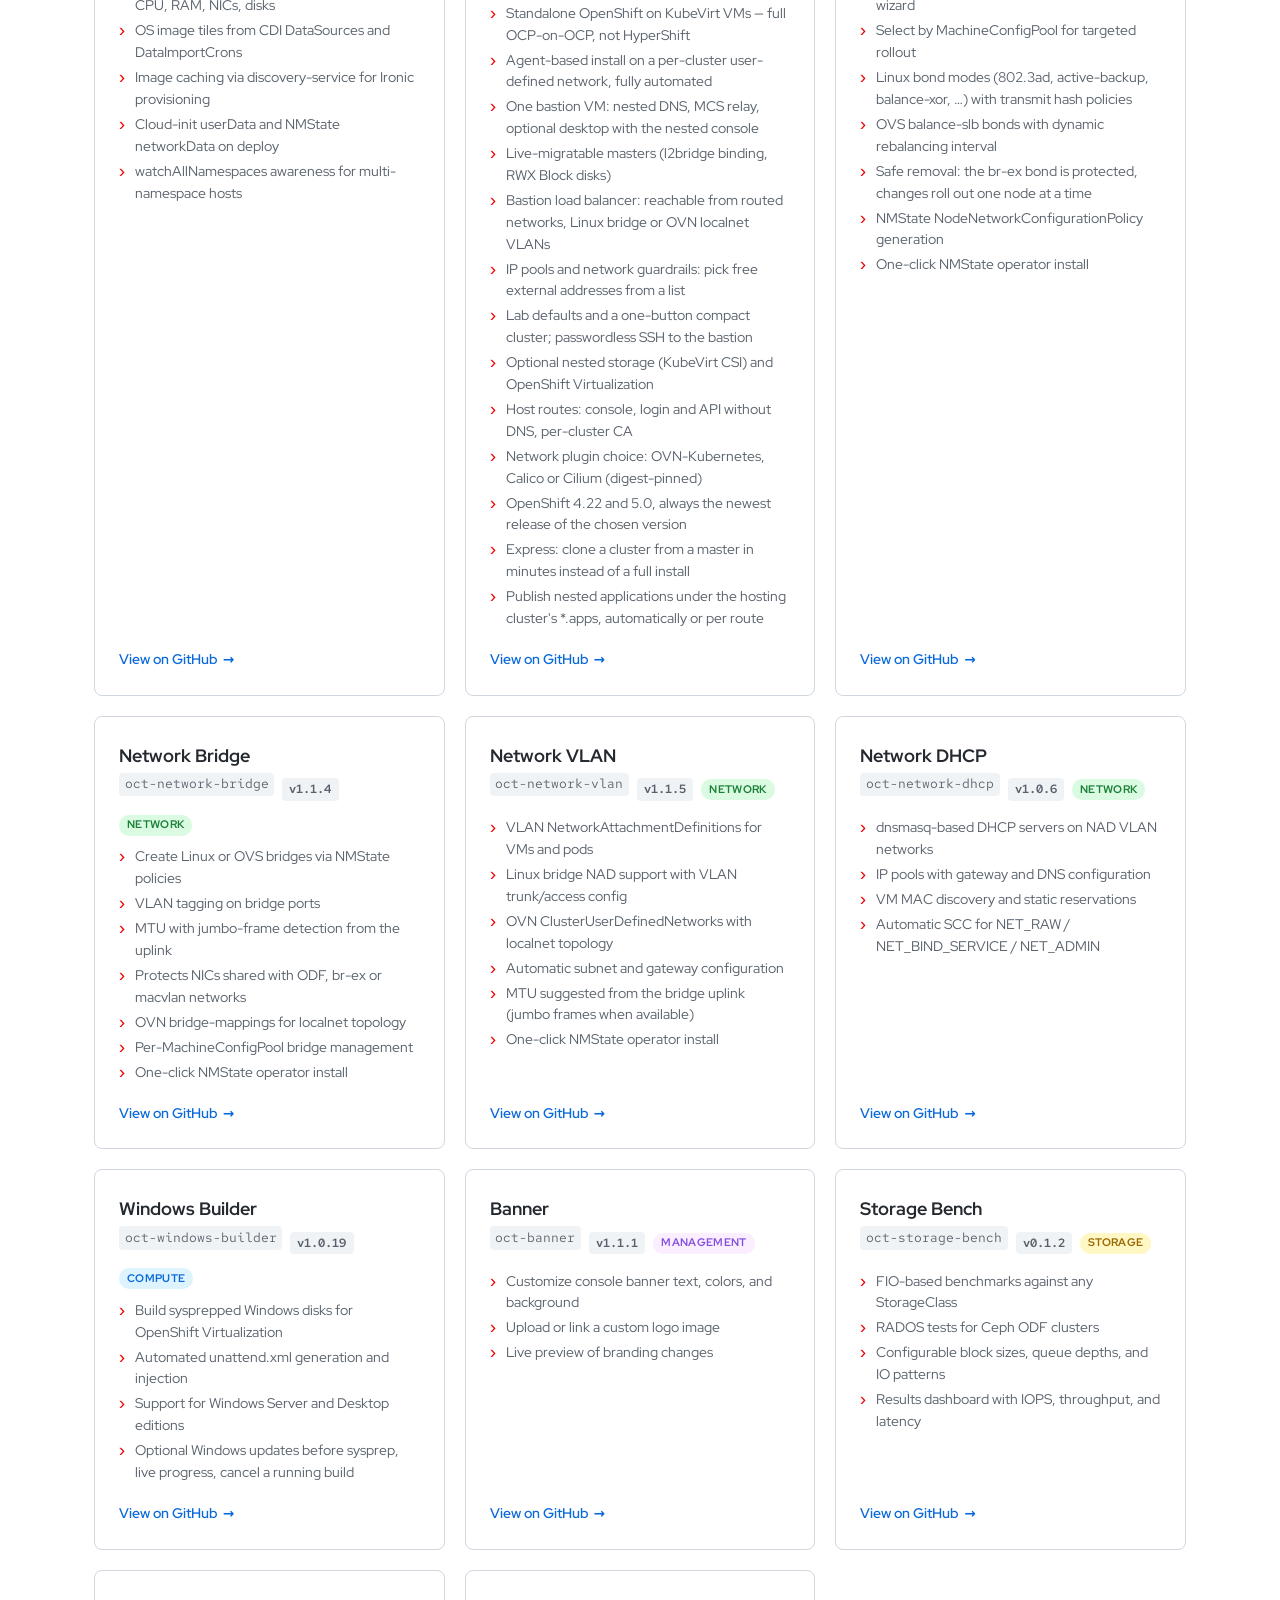
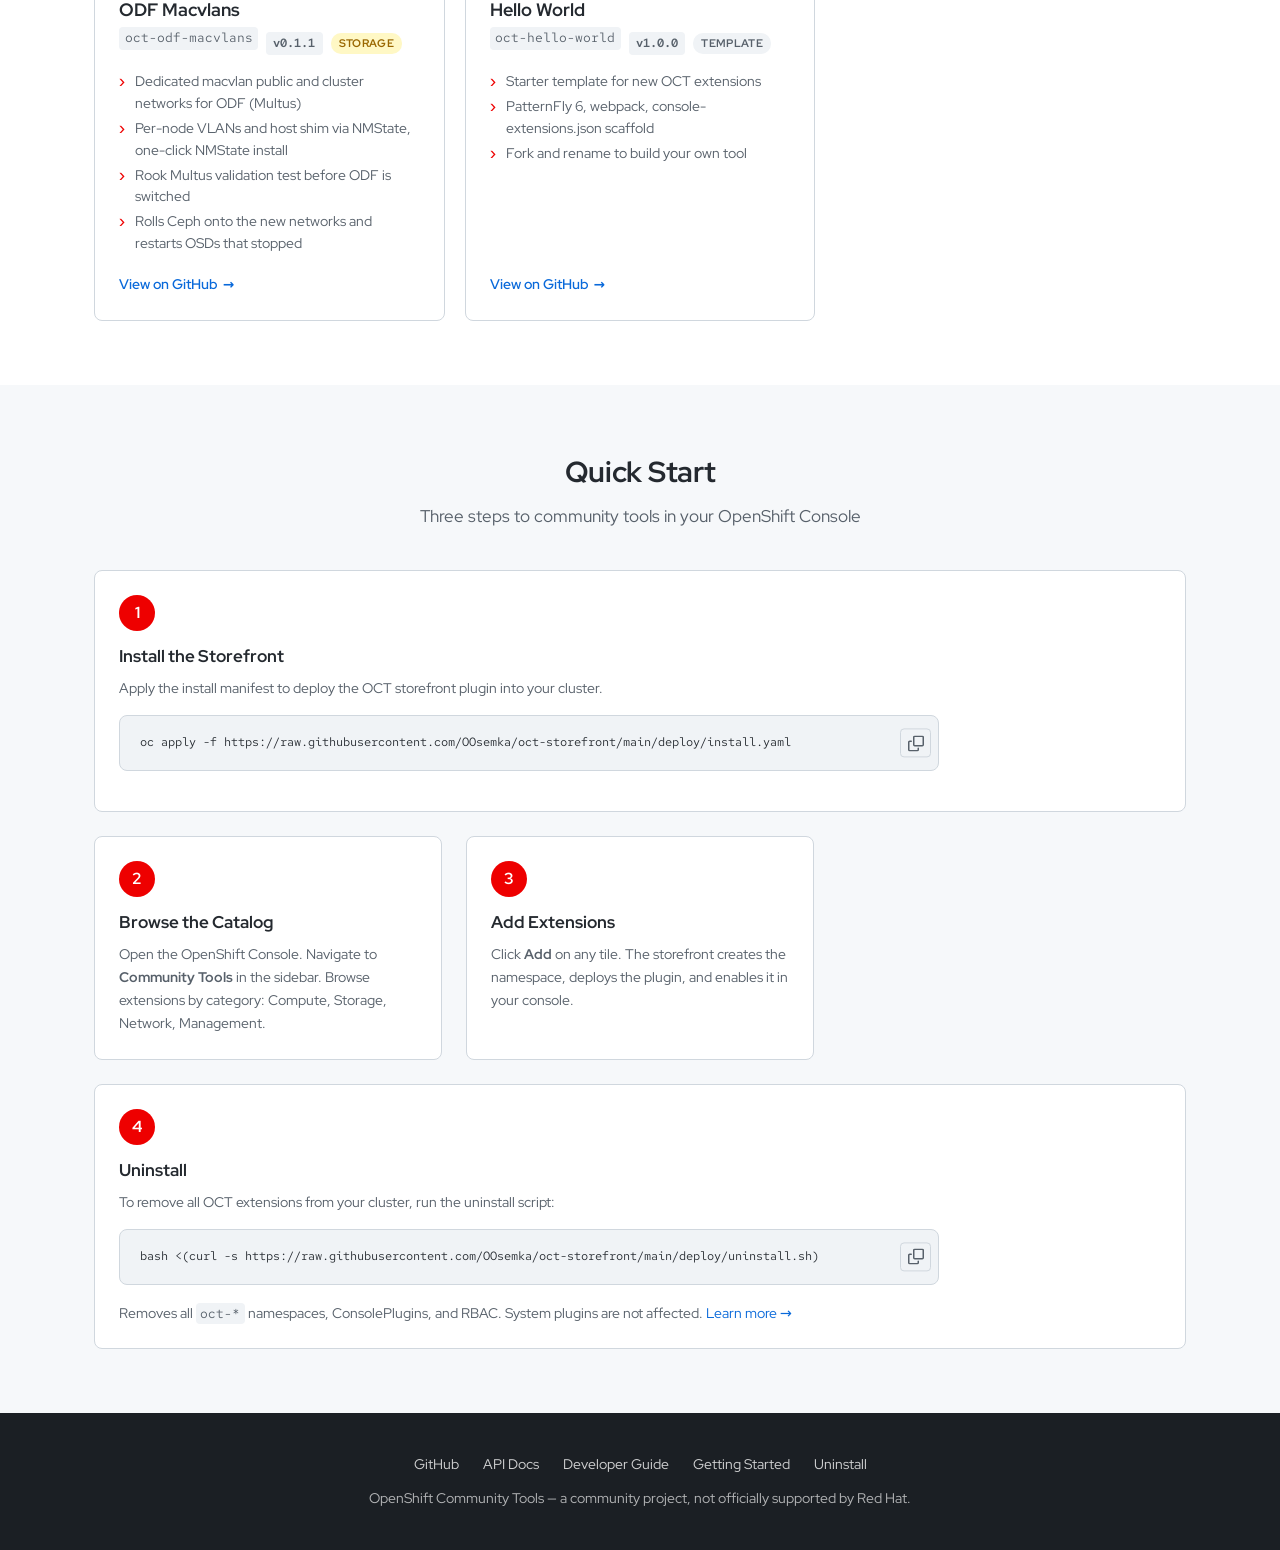
==== commit 5484792a: "Shift-on-Shift Virt 0.5.2 Co-Authored-By: Claude Opus 5.5 <noreply@anthropic.com>" ====
--- a/index.html
+++ b/index.html
@@ -140,7 +140,7 @@
           <div class="card__name">Shift-on-Shift Virt</div>
           <div class="card__meta">
             <code class="card__id">oct-shift-on-shift-virt</code>
-            <span class="card__version">v0.5.1</span>
+            <span class="card__version">v0.5.2</span>
             <span class="card__category card__category--compute">Compute</span>
           </div>
           <ul class="card__features">
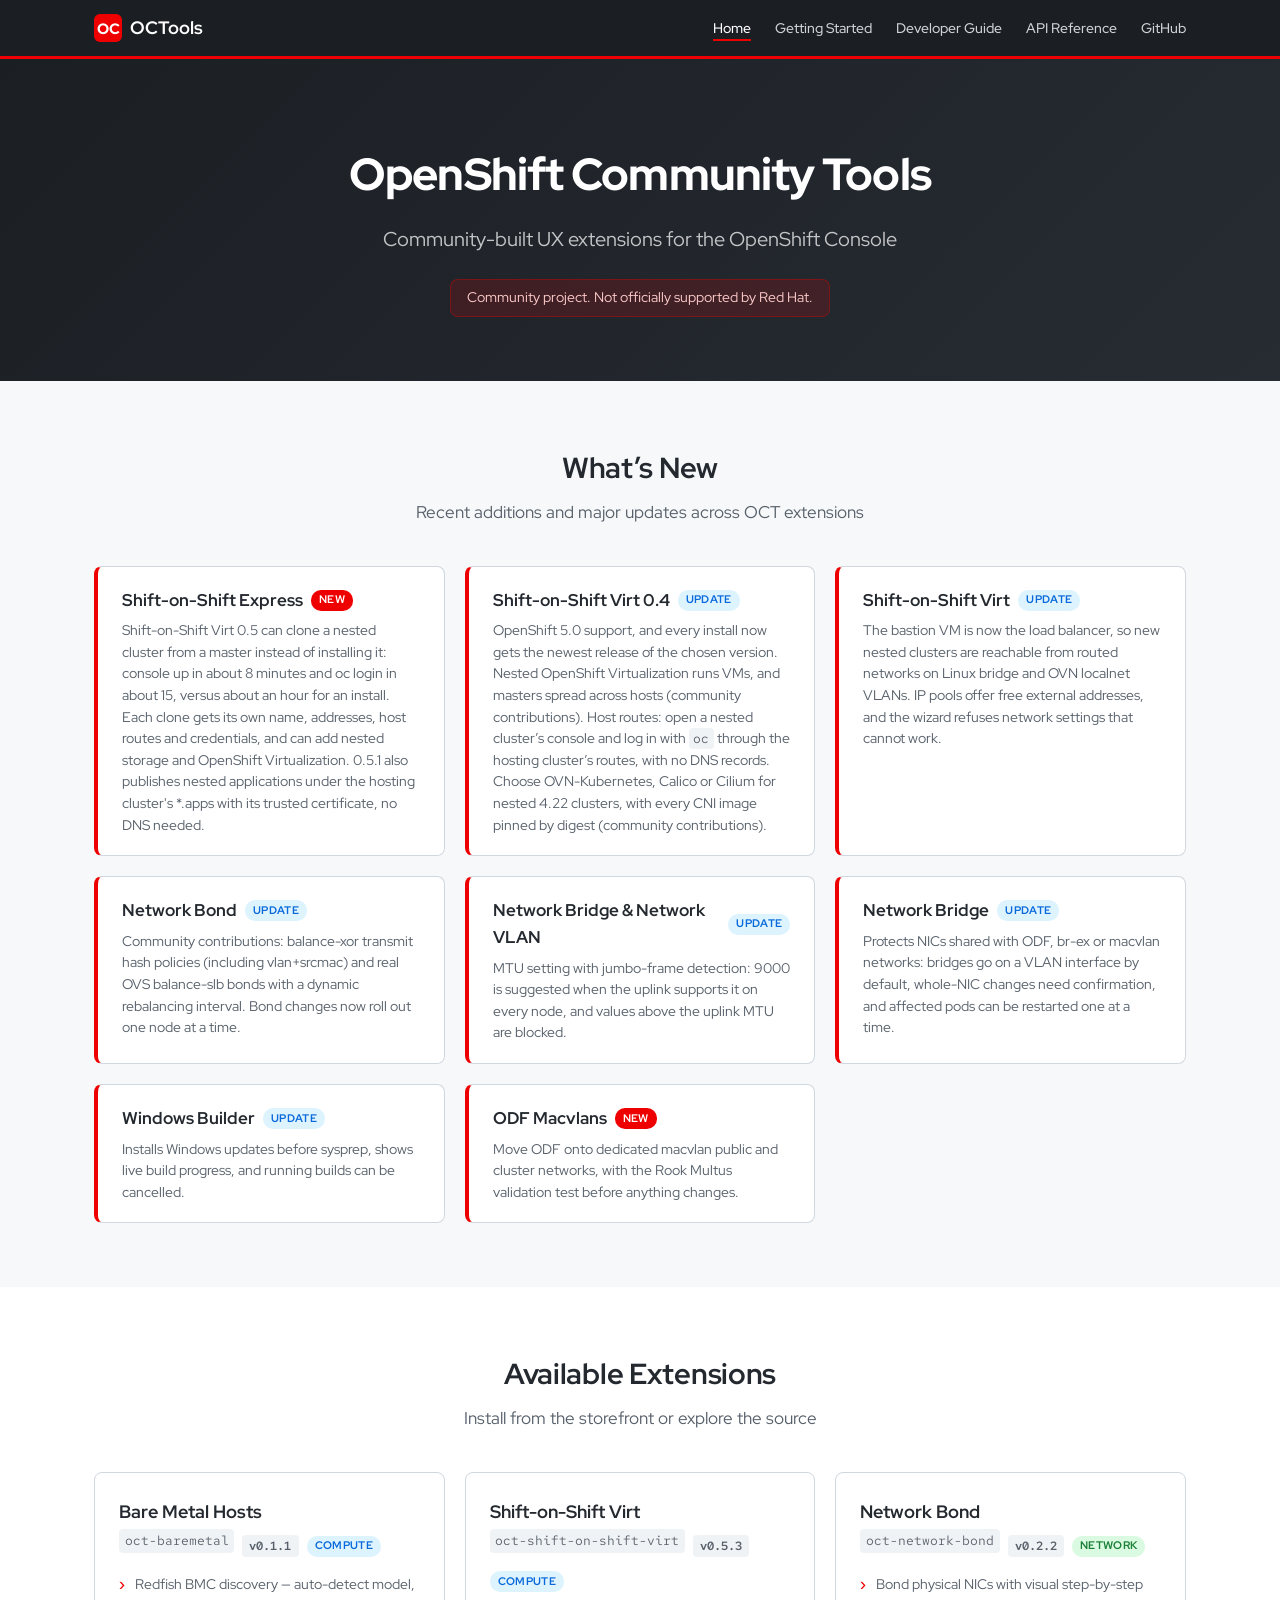
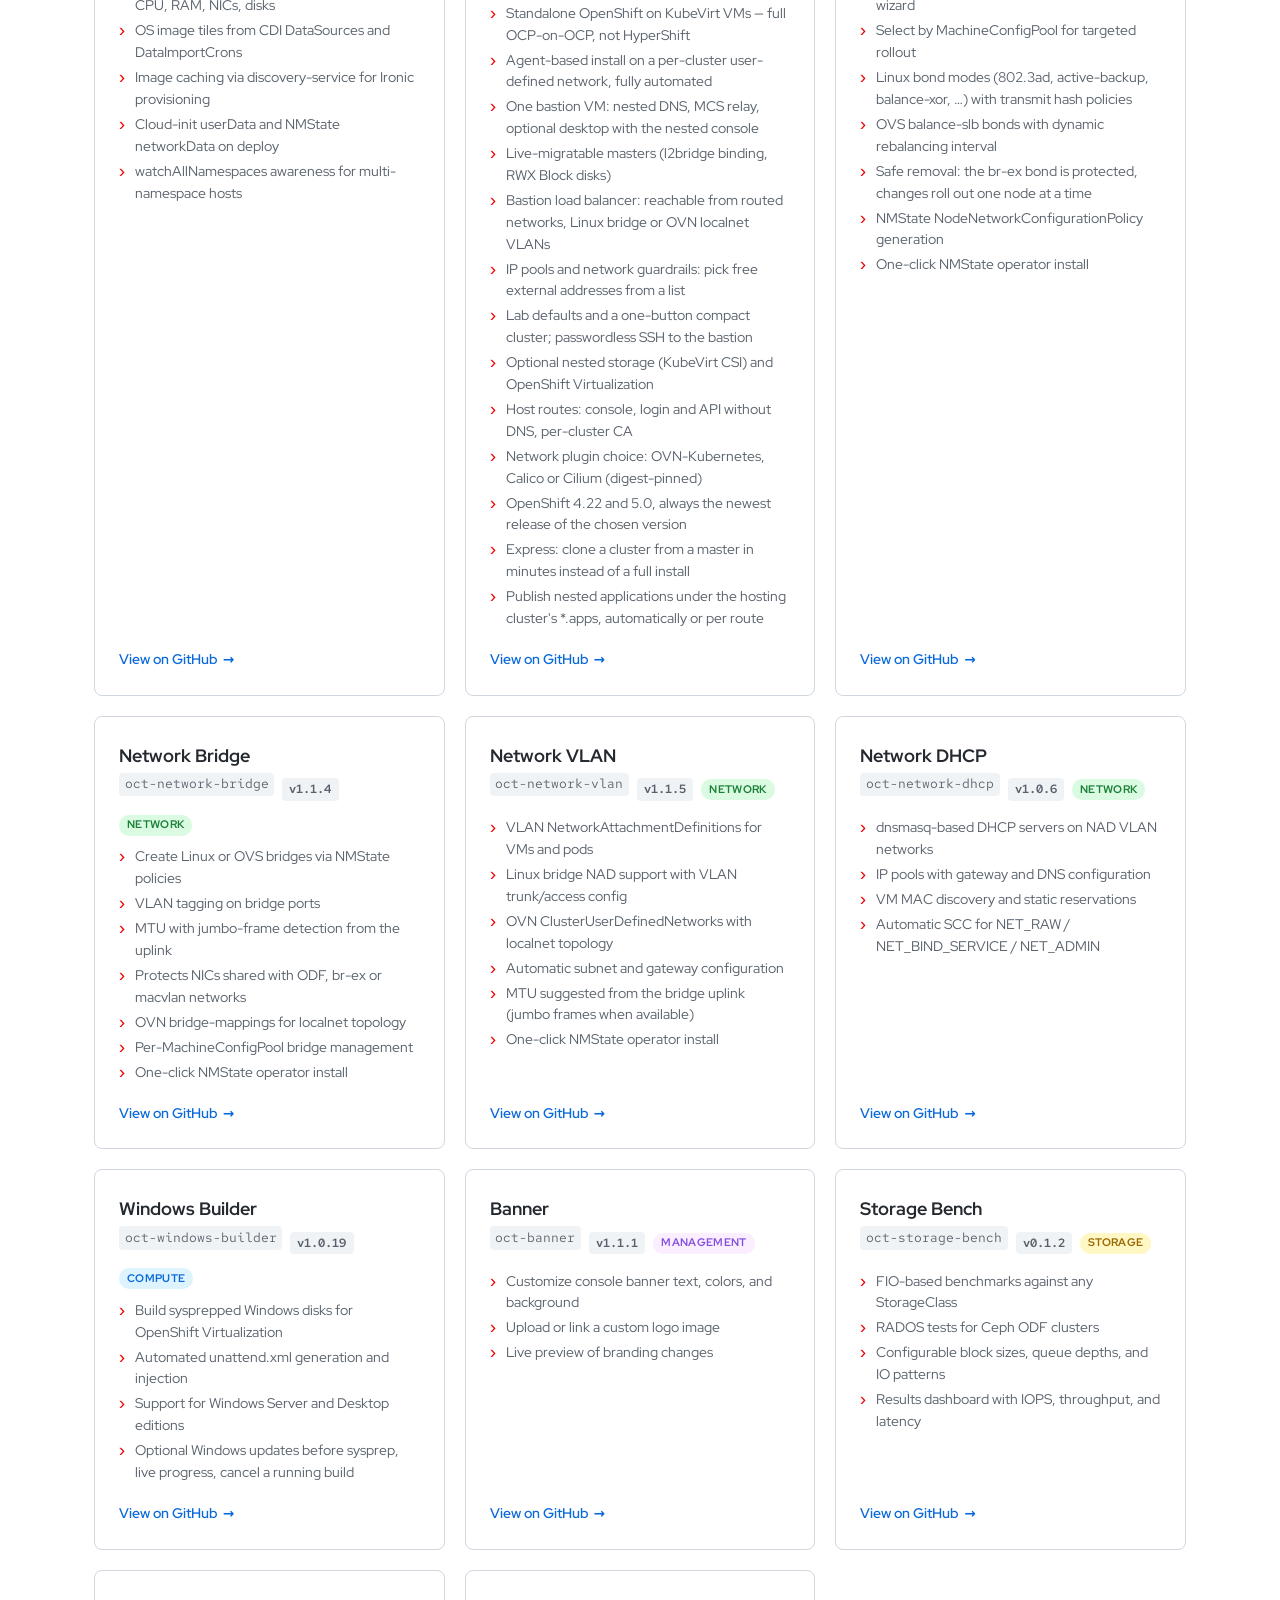
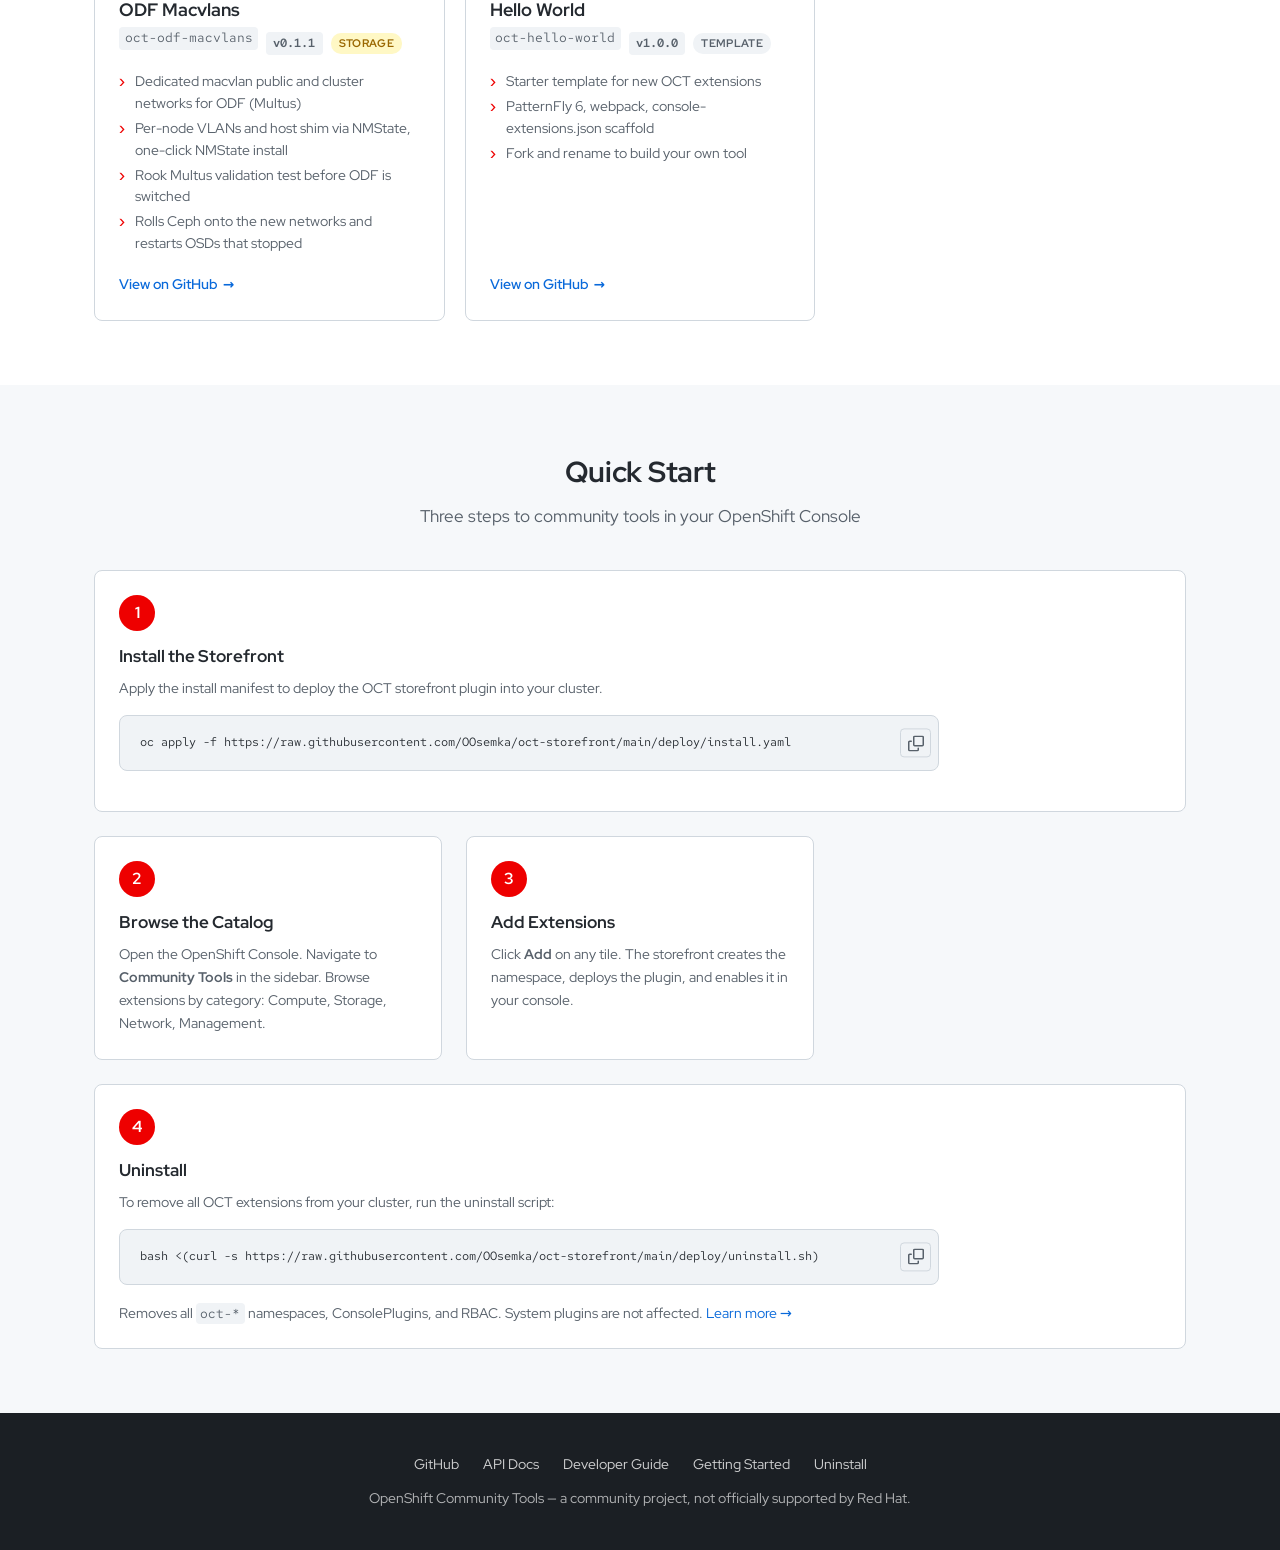
==== commit 8683fa12: "Shift-on-Shift Virt 0.5.3 Co-Authored-By: Claude Opus 5.5 <noreply@anthropic.com>" ====
--- a/index.html
+++ b/index.html
@@ -140,7 +140,7 @@
           <div class="card__name">Shift-on-Shift Virt</div>
           <div class="card__meta">
             <code class="card__id">oct-shift-on-shift-virt</code>
-            <span class="card__version">v0.5.2</span>
+            <span class="card__version">v0.5.3</span>
             <span class="card__category card__category--compute">Compute</span>
           </div>
           <ul class="card__features">
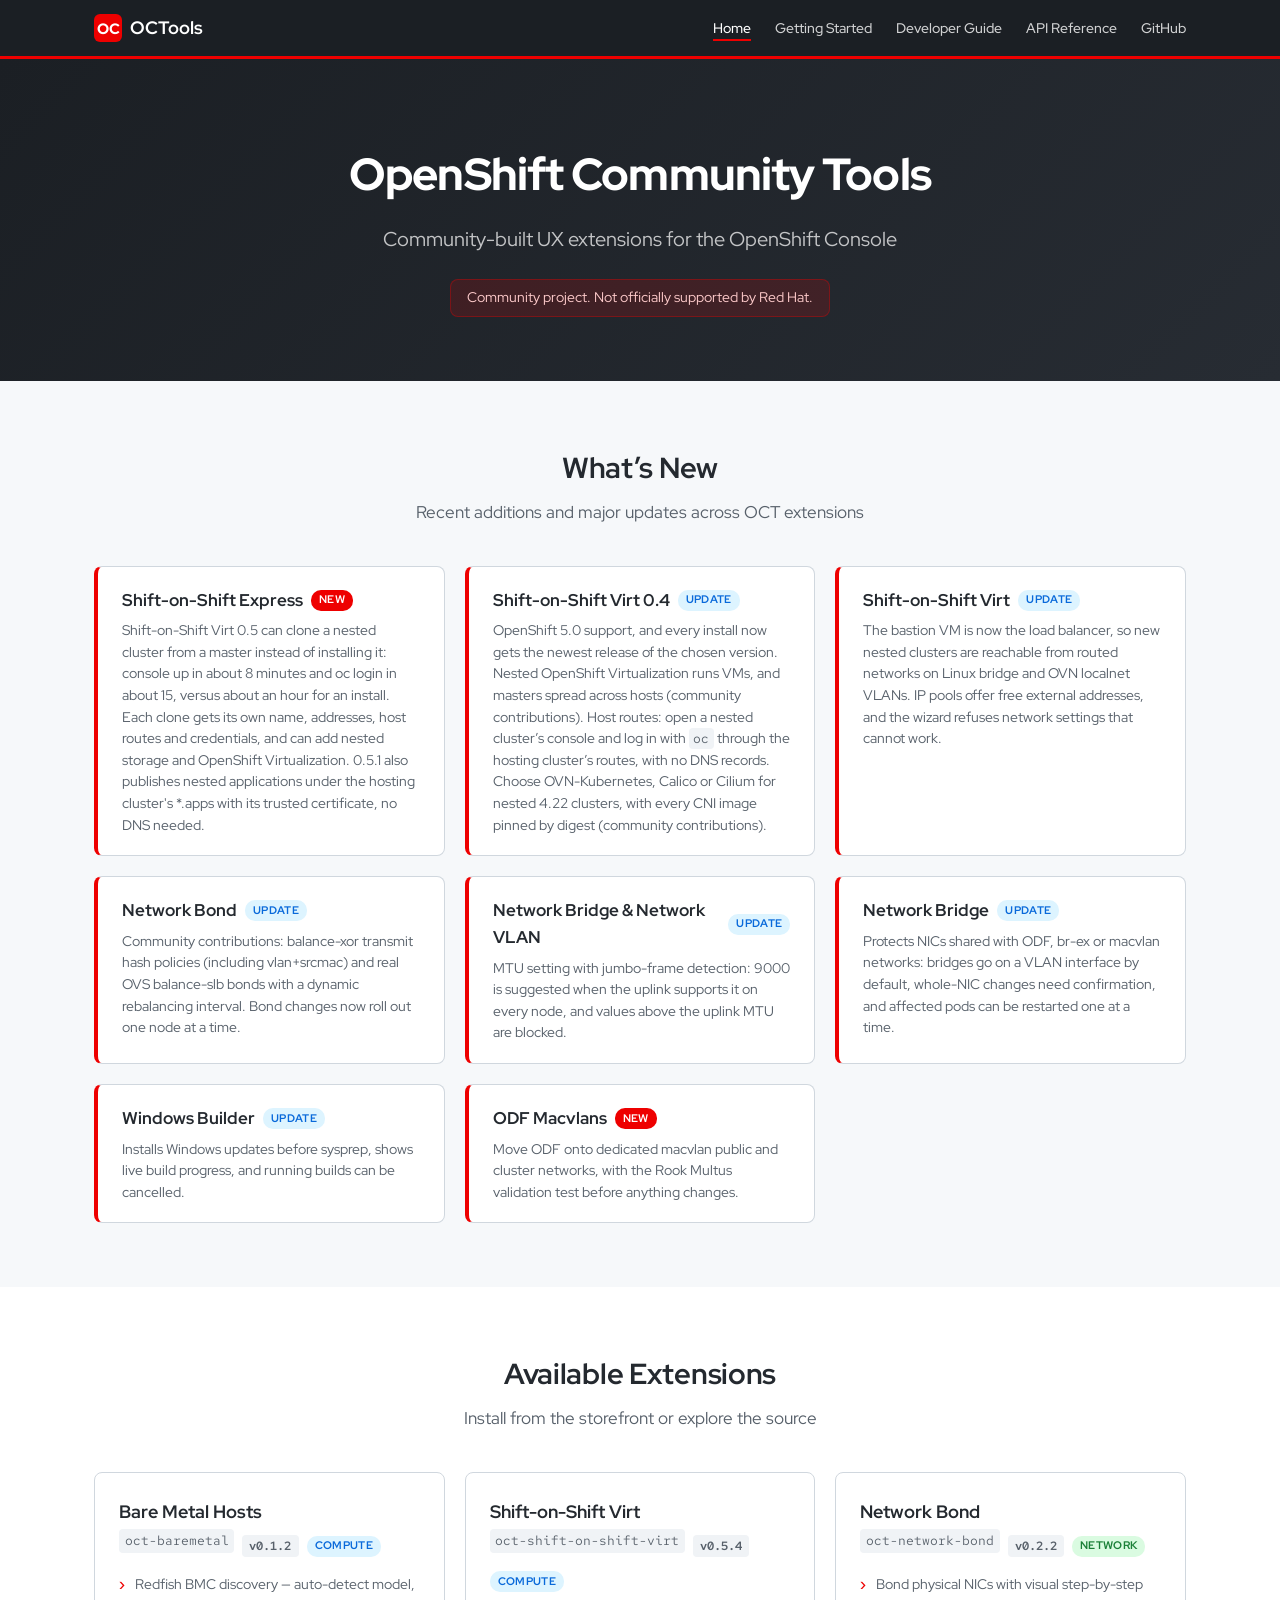
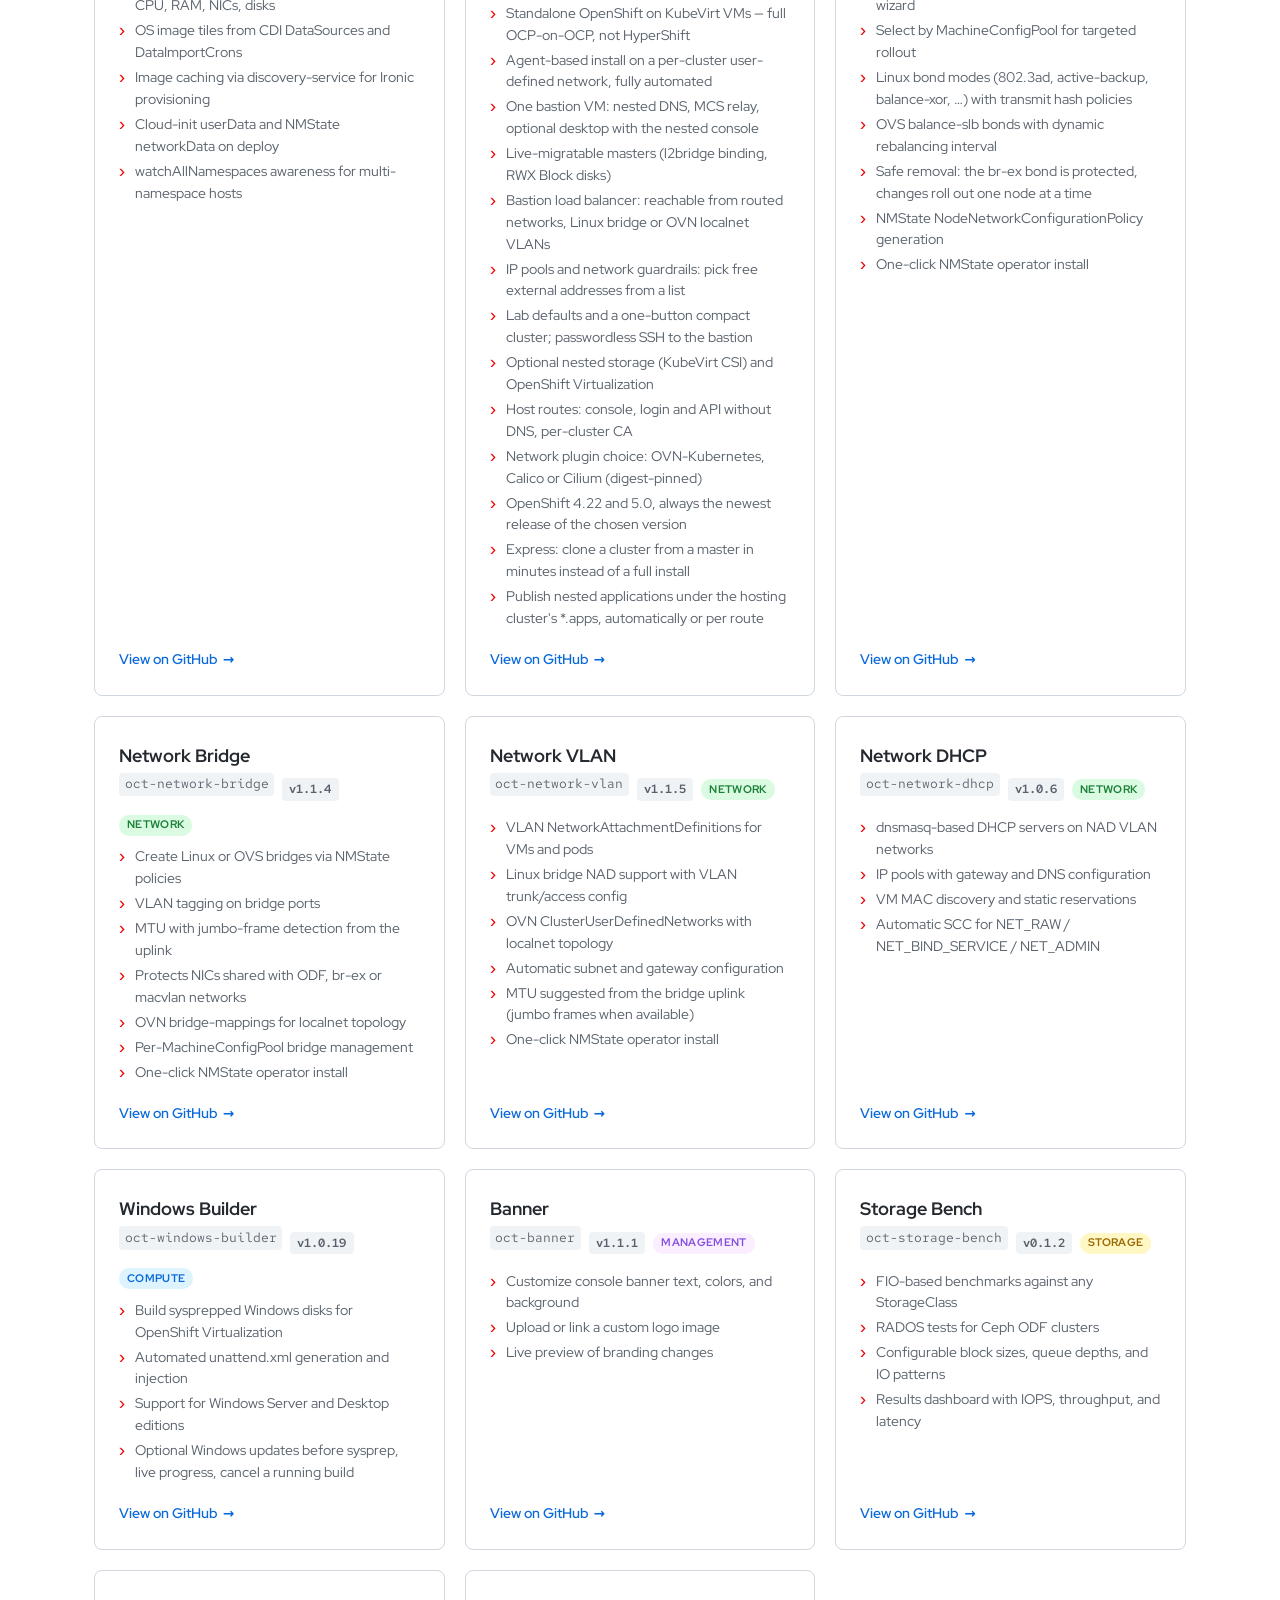
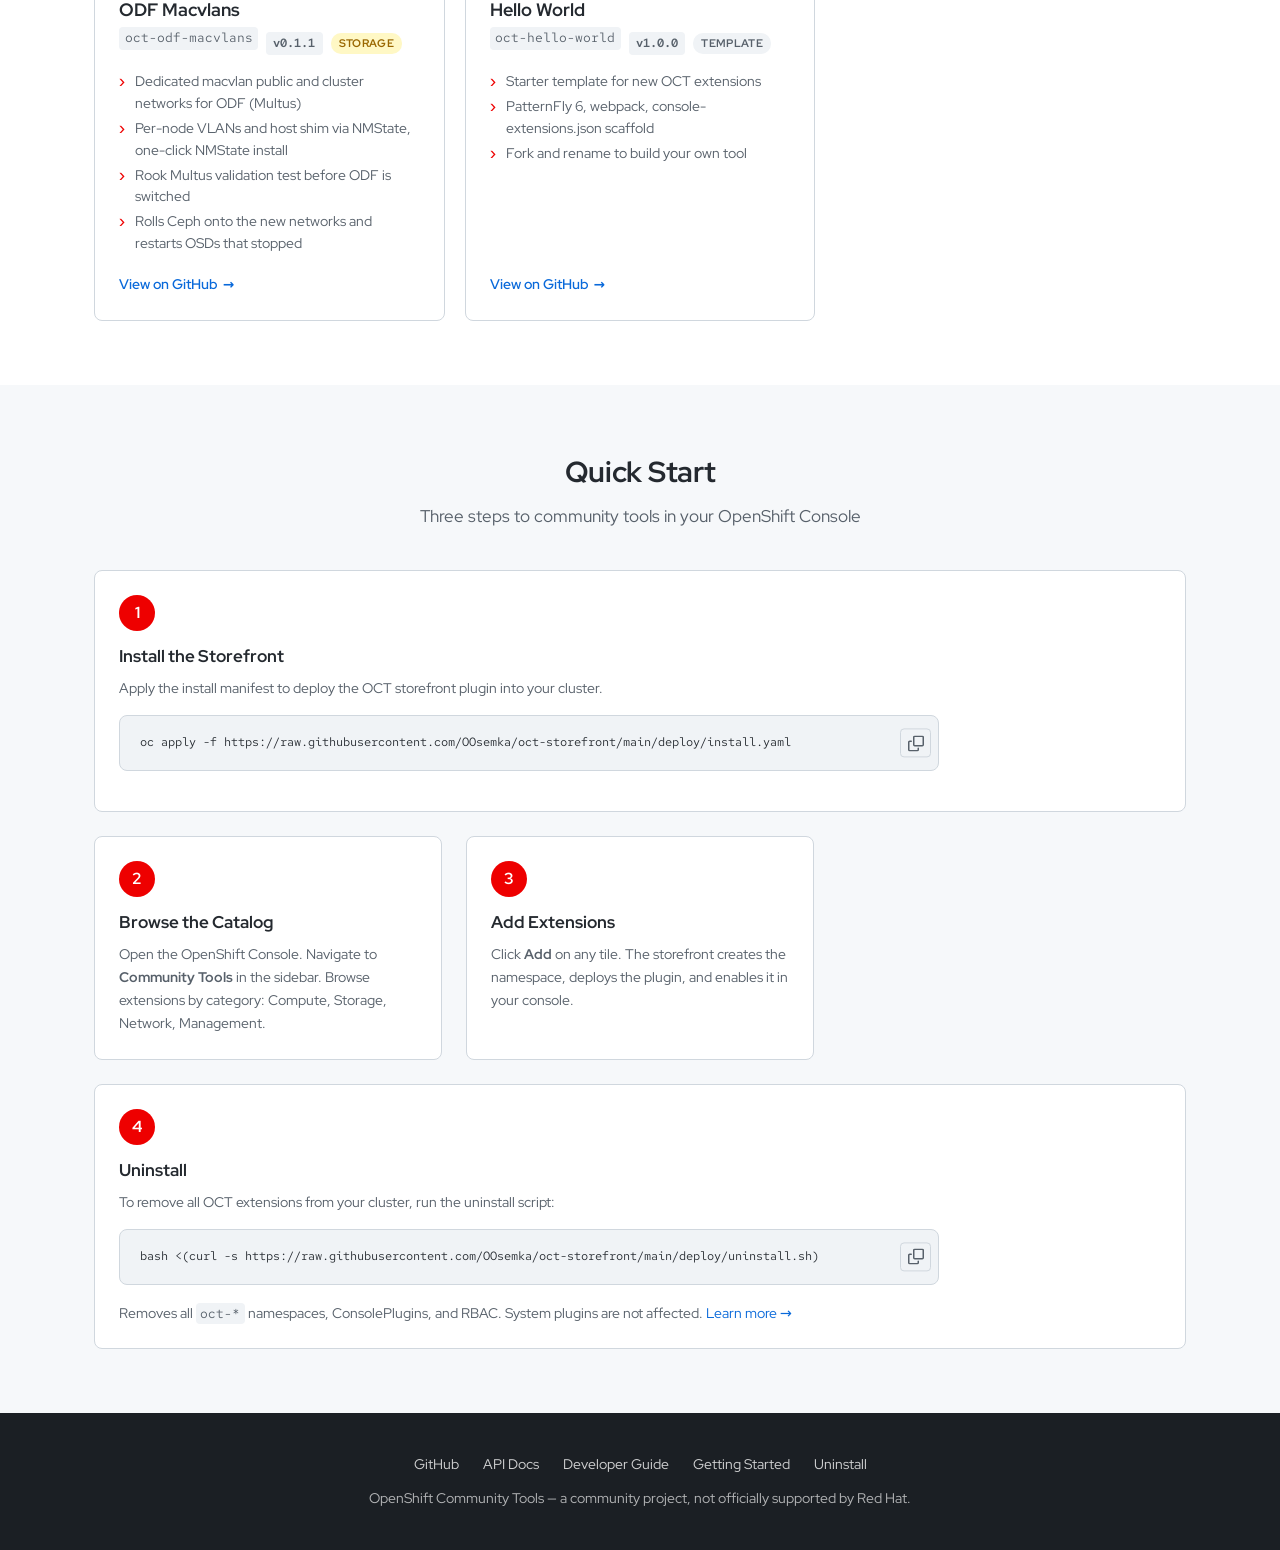
==== commit 7f6a728a: "Shift-on-Shift Virt 0.5.4, Bare Metal 0.1.2 Co-Authored-By: Claude Opus 5.5 <noreply@anthropic.com>" ====
--- a/index.html
+++ b/index.html
@@ -122,7 +122,7 @@
           <div class="card__name">Bare Metal Hosts</div>
           <div class="card__meta">
             <code class="card__id">oct-baremetal</code>
-            <span class="card__version">v0.1.1</span>
+            <span class="card__version">v0.1.2</span>
             <span class="card__category card__category--compute">Compute</span>
           </div>
           <ul class="card__features">
@@ -140,7 +140,7 @@
           <div class="card__name">Shift-on-Shift Virt</div>
           <div class="card__meta">
             <code class="card__id">oct-shift-on-shift-virt</code>
-            <span class="card__version">v0.5.3</span>
+            <span class="card__version">v0.5.4</span>
             <span class="card__category card__category--compute">Compute</span>
           </div>
           <ul class="card__features">
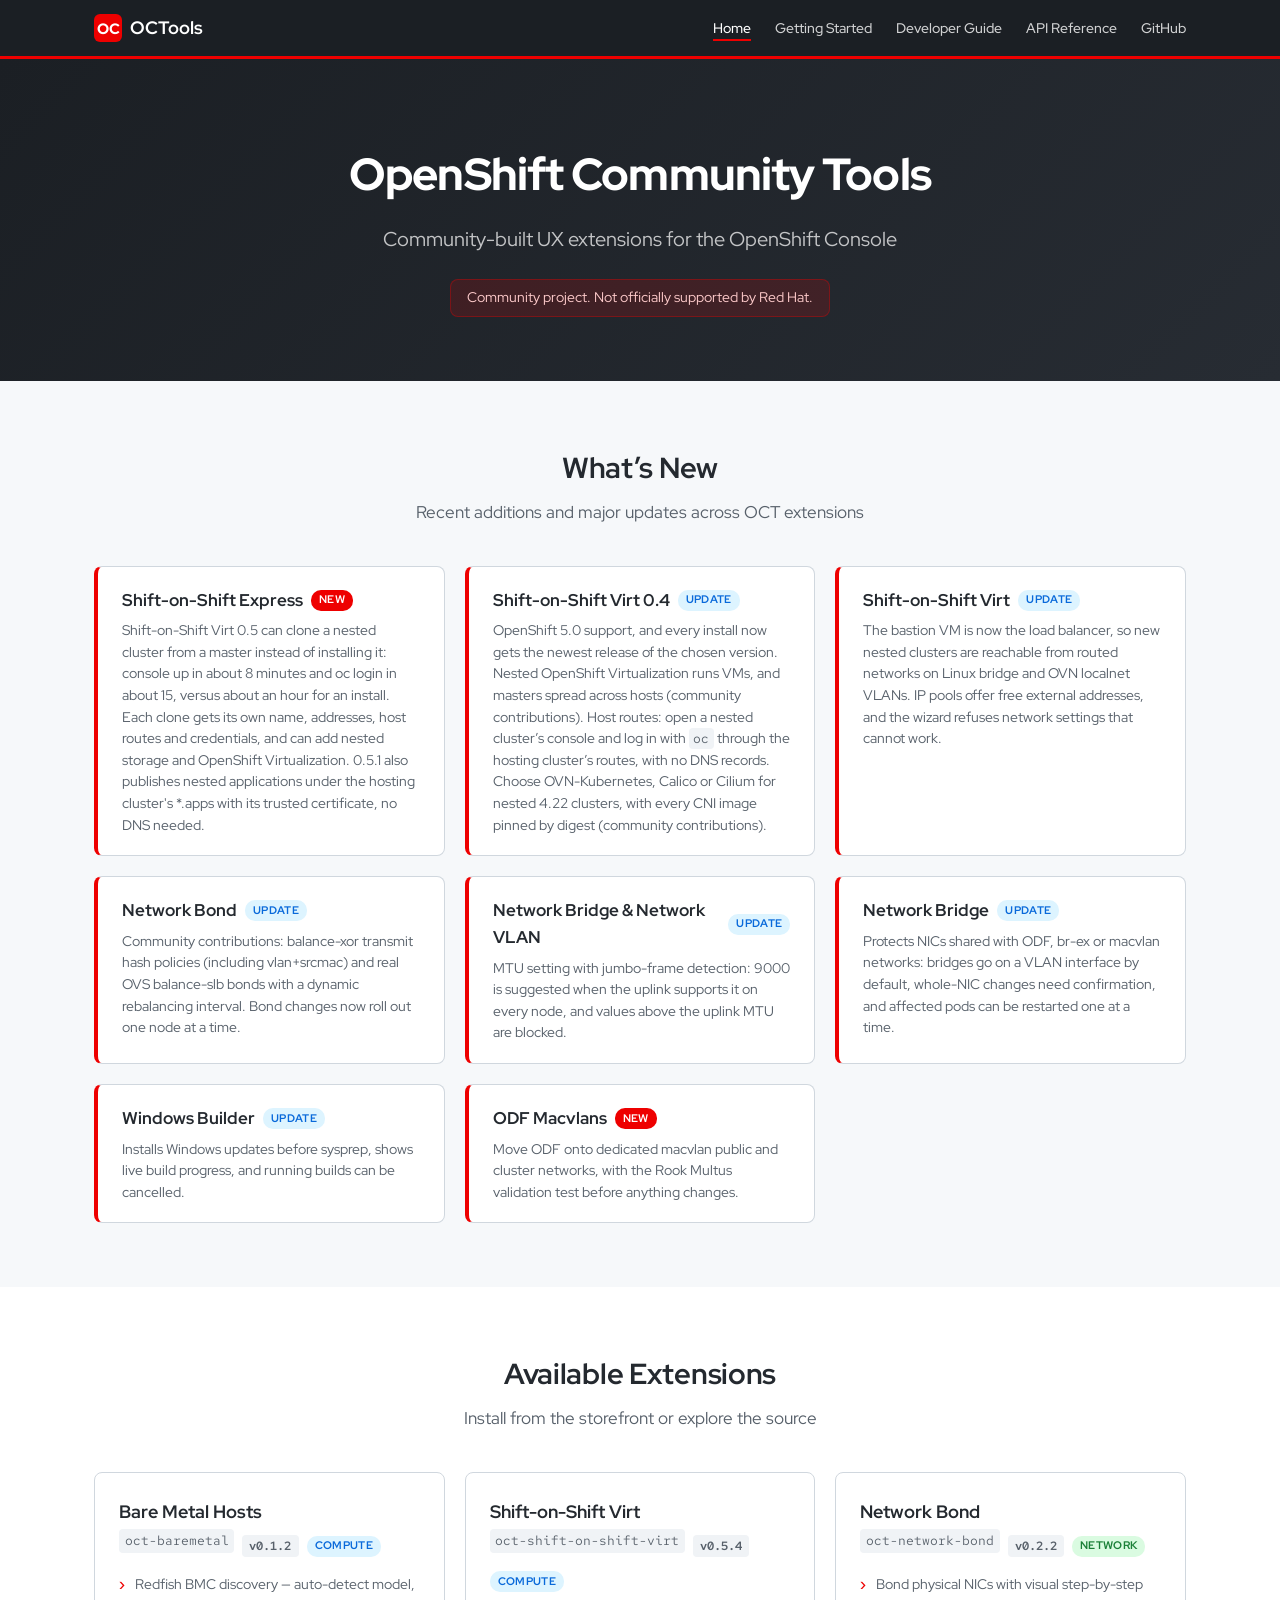
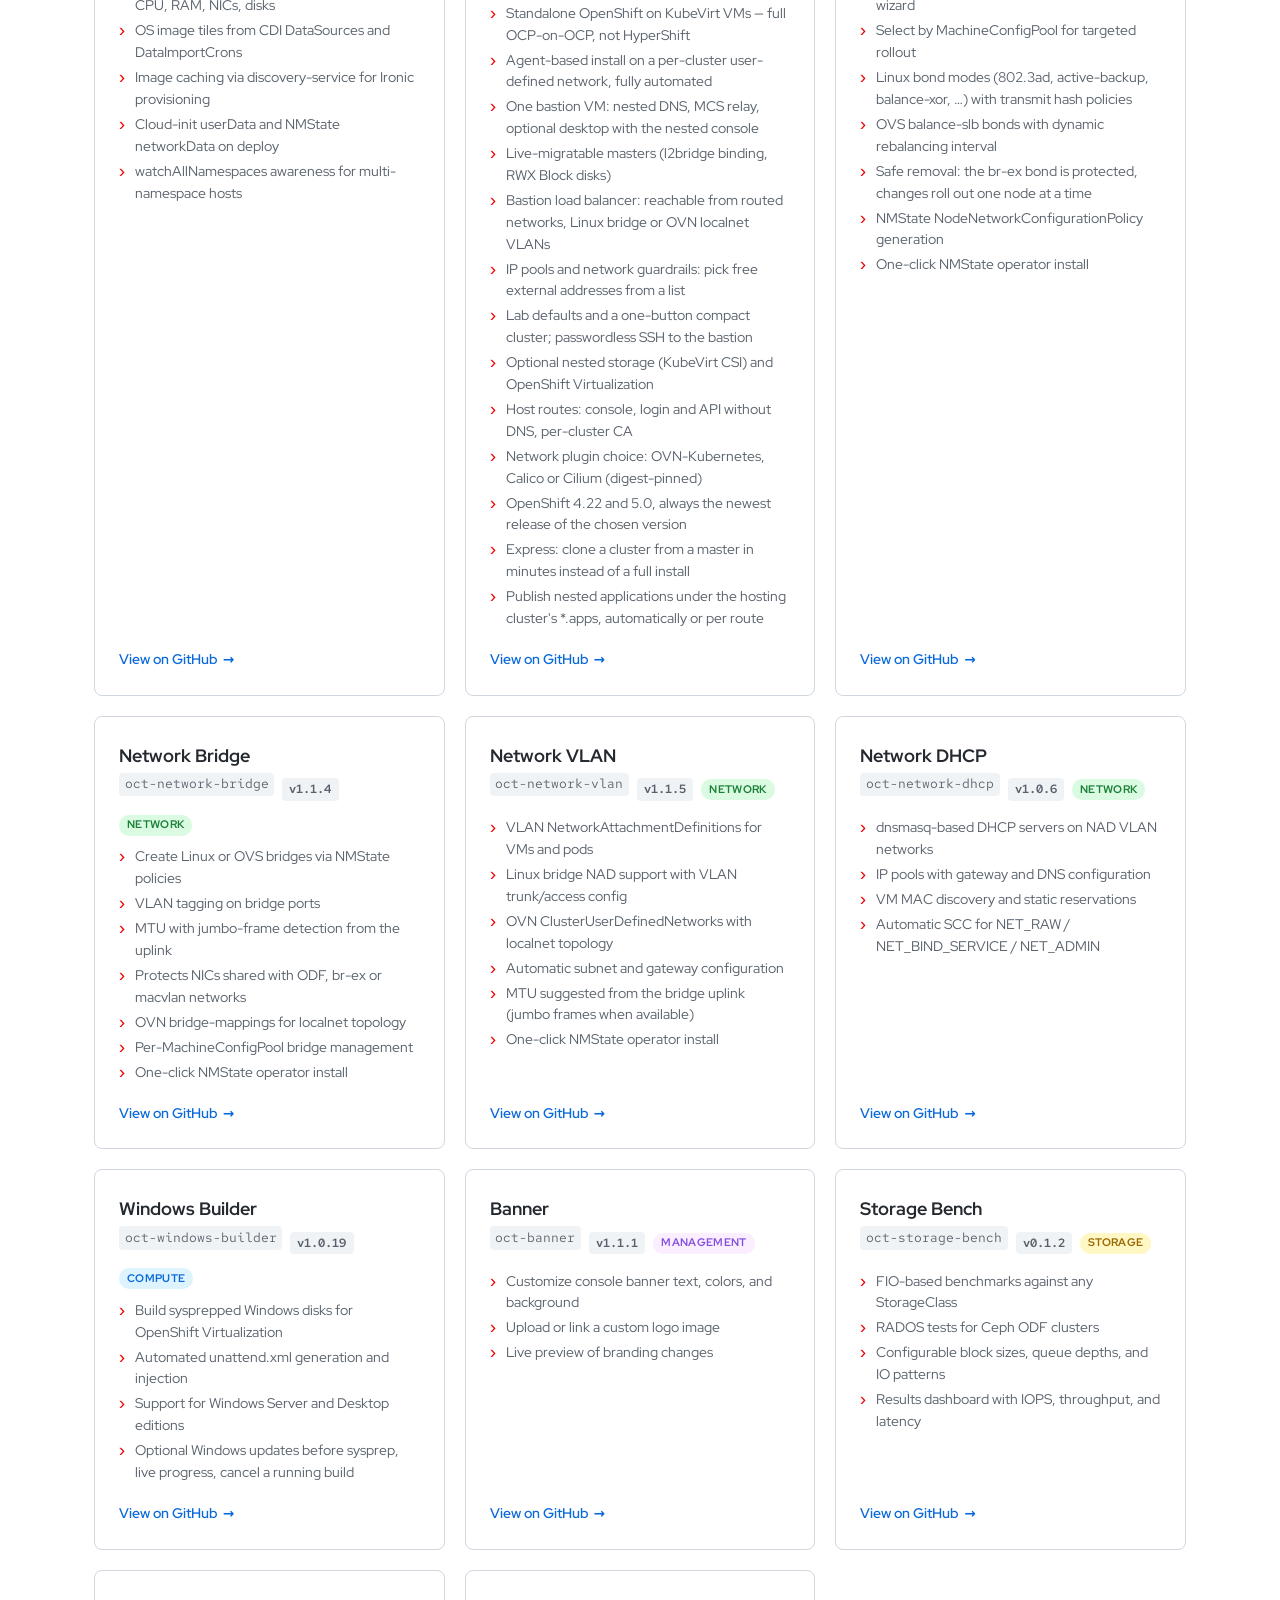
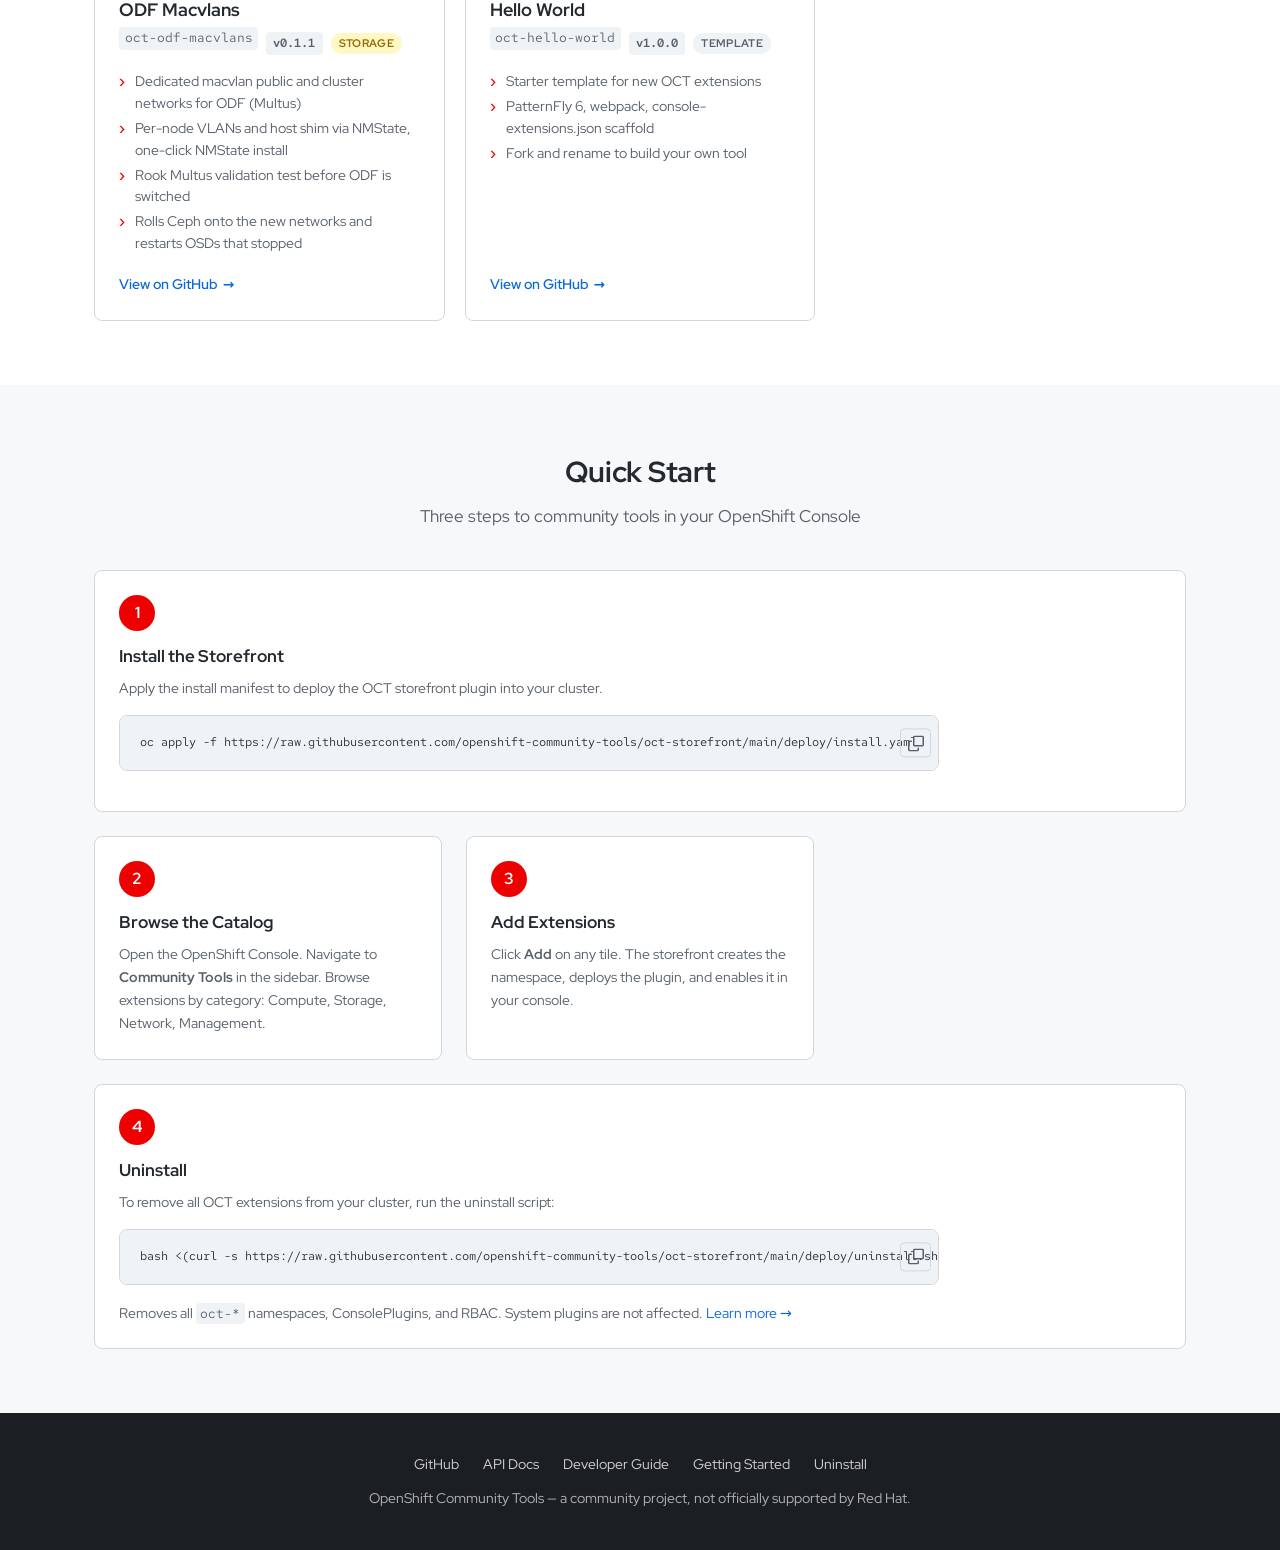
==== commit fd9d8139: "Move references to the openshift-community-tools GitHub and Quay orgs Repos moved to github.com/open" ====
--- a/index.html
+++ b/index.html
@@ -31,7 +31,7 @@
         <li><a href="/guide/">Getting Started</a></li>
         <li><a href="/developer/">Developer Guide</a></li>
         <li><a href="/api/">API Reference</a></li>
-        <li><a href="https://github.com/OOsemka">GitHub</a></li>
+        <li><a href="https://github.com/openshift-community-tools">GitHub</a></li>
       </ul>
     </div>
   </nav>
@@ -132,7 +132,7 @@
             <li>Cloud-init userData and NMState networkData on deploy</li>
             <li>watchAllNamespaces awareness for multi-namespace hosts</li>
           </ul>
-          <a href="https://github.com/OOsemka/oct-baremetal" class="card__link">View on GitHub</a>
+          <a href="https://github.com/openshift-community-tools/oct-baremetal" class="card__link">View on GitHub</a>
         </div>
 
         <!-- Shift-on-Shift Virt -->
@@ -158,7 +158,7 @@
             <li>Express: clone a cluster from a master in minutes instead of a full install</li>
             <li>Publish nested applications under the hosting cluster's *.apps, automatically or per route</li>
           </ul>
-          <a href="https://github.com/OOsemka/oct-shift-on-shift-virt" class="card__link">View on GitHub</a>
+          <a href="https://github.com/openshift-community-tools/oct-shift-on-shift-virt" class="card__link">View on GitHub</a>
         </div>
 
         <!-- Network Bond -->
@@ -178,7 +178,7 @@
             <li>NMState NodeNetworkConfigurationPolicy generation</li>
             <li>One-click NMState operator install</li>
           </ul>
-          <a href="https://github.com/OOsemka/oct-network-bond" class="card__link">View on GitHub</a>
+          <a href="https://github.com/openshift-community-tools/oct-network-bond" class="card__link">View on GitHub</a>
         </div>
 
         <!-- Network Bridge -->
@@ -198,7 +198,7 @@
             <li>Per-MachineConfigPool bridge management</li>
             <li>One-click NMState operator install</li>
           </ul>
-          <a href="https://github.com/OOsemka/oct-network-bridge" class="card__link">View on GitHub</a>
+          <a href="https://github.com/openshift-community-tools/oct-network-bridge" class="card__link">View on GitHub</a>
         </div>
 
         <!-- Network VLAN -->
@@ -217,7 +217,7 @@
             <li>MTU suggested from the bridge uplink (jumbo frames when available)</li>
             <li>One-click NMState operator install</li>
           </ul>
-          <a href="https://github.com/OOsemka/oct-network-vlan" class="card__link">View on GitHub</a>
+          <a href="https://github.com/openshift-community-tools/oct-network-vlan" class="card__link">View on GitHub</a>
         </div>
 
         <!-- Network DHCP -->
@@ -234,7 +234,7 @@
             <li>VM MAC discovery and static reservations</li>
             <li>Automatic SCC for NET_RAW / NET_BIND_SERVICE / NET_ADMIN</li>
           </ul>
-          <a href="https://github.com/OOsemka/oct-network-dhcp" class="card__link">View on GitHub</a>
+          <a href="https://github.com/openshift-community-tools/oct-network-dhcp" class="card__link">View on GitHub</a>
         </div>
 
         <!-- Windows Builder -->
@@ -251,7 +251,7 @@
             <li>Support for Windows Server and Desktop editions</li>
             <li>Optional Windows updates before sysprep, live progress, cancel a running build</li>
           </ul>
-          <a href="https://github.com/OOsemka/oct-windows-builder" class="card__link">View on GitHub</a>
+          <a href="https://github.com/openshift-community-tools/oct-windows-builder" class="card__link">View on GitHub</a>
         </div>
 
         <!-- Banner -->
@@ -267,7 +267,7 @@
             <li>Upload or link a custom logo image</li>
             <li>Live preview of branding changes</li>
           </ul>
-          <a href="https://github.com/OOsemka/oct-banner" class="card__link">View on GitHub</a>
+          <a href="https://github.com/openshift-community-tools/oct-banner" class="card__link">View on GitHub</a>
         </div>
 
         <!-- Storage Bench -->
@@ -284,7 +284,7 @@
             <li>Configurable block sizes, queue depths, and IO patterns</li>
             <li>Results dashboard with IOPS, throughput, and latency</li>
           </ul>
-          <a href="https://github.com/OOsemka/oct-storage-bench" class="card__link">View on GitHub</a>
+          <a href="https://github.com/openshift-community-tools/oct-storage-bench" class="card__link">View on GitHub</a>
         </div>
 
         <!-- ODF Macvlans -->
@@ -301,7 +301,7 @@
             <li>Rook Multus validation test before ODF is switched</li>
             <li>Rolls Ceph onto the new networks and restarts OSDs that stopped</li>
           </ul>
-          <a href="https://github.com/OOsemka/oct-odf-macvlans" class="card__link">View on GitHub</a>
+          <a href="https://github.com/openshift-community-tools/oct-odf-macvlans" class="card__link">View on GitHub</a>
         </div>
 
         <!-- Hello World -->
@@ -317,7 +317,7 @@
             <li>PatternFly 6, webpack, console-extensions.json scaffold</li>
             <li>Fork and rename to build your own tool</li>
           </ul>
-          <a href="https://github.com/OOsemka/oct-hello-world" class="card__link">View on GitHub</a>
+          <a href="https://github.com/openshift-community-tools/oct-hello-world" class="card__link">View on GitHub</a>
         </div>
       </div>
     </div>
@@ -334,7 +334,7 @@
           <h3>Install the Storefront</h3>
           <p>Apply the install manifest to deploy the OCT storefront plugin into your cluster.</p>
           <div class="code-block">
-            <pre><code id="install-cmd">oc apply -f https://raw.githubusercontent.com/OOsemka/oct-storefront/main/deploy/install.yaml</code></pre>
+            <pre><code id="install-cmd">oc apply -f https://raw.githubusercontent.com/openshift-community-tools/oct-storefront/main/deploy/install.yaml</code></pre>
             <button class="copy-btn" onclick="copyCommand(this)" aria-label="Copy to clipboard" title="Copy to clipboard">
               <svg width="16" height="16" viewBox="0 0 16 16" fill="currentColor"><path d="M0 6.75C0 5.784.784 5 1.75 5h1.5a.75.75 0 0 1 0 1.5h-1.5a.25.25 0 0 0-.25.25v7.5c0 .138.112.25.25.25h7.5a.25.25 0 0 0 .25-.25v-1.5a.75.75 0 0 1 1.5 0v1.5A1.75 1.75 0 0 1 9.25 16h-7.5A1.75 1.75 0 0 1 0 14.25Z"/><path d="M5 1.75C5 .784 5.784 0 6.75 0h7.5C15.216 0 16 .784 16 1.75v7.5A1.75 1.75 0 0 1 14.25 11h-7.5A1.75 1.75 0 0 1 5 9.25Zm1.75-.25a.25.25 0 0 0-.25.25v7.5c0 .138.112.25.25.25h7.5a.25.25 0 0 0 .25-.25v-7.5a.25.25 0 0 0-.25-.25Z"/></svg>
             </button>
@@ -352,7 +352,7 @@
           <h3>Uninstall</h3>
           <p>To remove all OCT extensions from your cluster, run the uninstall script:</p>
           <div class="code-block">
-            <pre><code id="uninstall-cmd">bash &lt;(curl -s https://raw.githubusercontent.com/OOsemka/oct-storefront/main/deploy/uninstall.sh)</code></pre>
+            <pre><code id="uninstall-cmd">bash &lt;(curl -s https://raw.githubusercontent.com/openshift-community-tools/oct-storefront/main/deploy/uninstall.sh)</code></pre>
             <button class="copy-btn" onclick="copyUninstallCommand(this)" aria-label="Copy to clipboard" title="Copy to clipboard">
               <svg width="16" height="16" viewBox="0 0 16 16" fill="currentColor"><path d="M0 6.75C0 5.784.784 5 1.75 5h1.5a.75.75 0 0 1 0 1.5h-1.5a.25.25 0 0 0-.25.25v7.5c0 .138.112.25.25.25h7.5a.25.25 0 0 0 .25-.25v-1.5a.75.75 0 0 1 1.5 0v1.5A1.75 1.75 0 0 1 9.25 16h-7.5A1.75 1.75 0 0 1 0 14.25Z"/><path d="M5 1.75C5 .784 5.784 0 6.75 0h7.5C15.216 0 16 .784 16 1.75v7.5A1.75 1.75 0 0 1 14.25 11h-7.5A1.75 1.75 0 0 1 5 9.25Zm1.75-.25a.25.25 0 0 0-.25.25v7.5c0 .138.112.25.25.25h7.5a.25.25 0 0 0 .25-.25v-7.5a.25.25 0 0 0-.25-.25Z"/></svg>
             </button>
@@ -367,7 +367,7 @@
   <footer class="site-footer">
     <div class="container">
       <ul class="footer-links">
-        <li><a href="https://github.com/OOsemka">GitHub</a></li>
+        <li><a href="https://github.com/openshift-community-tools">GitHub</a></li>
         <li><a href="/api/">API Docs</a></li>
         <li><a href="/developer/">Developer Guide</a></li>
         <li><a href="/guide/">Getting Started</a></li>
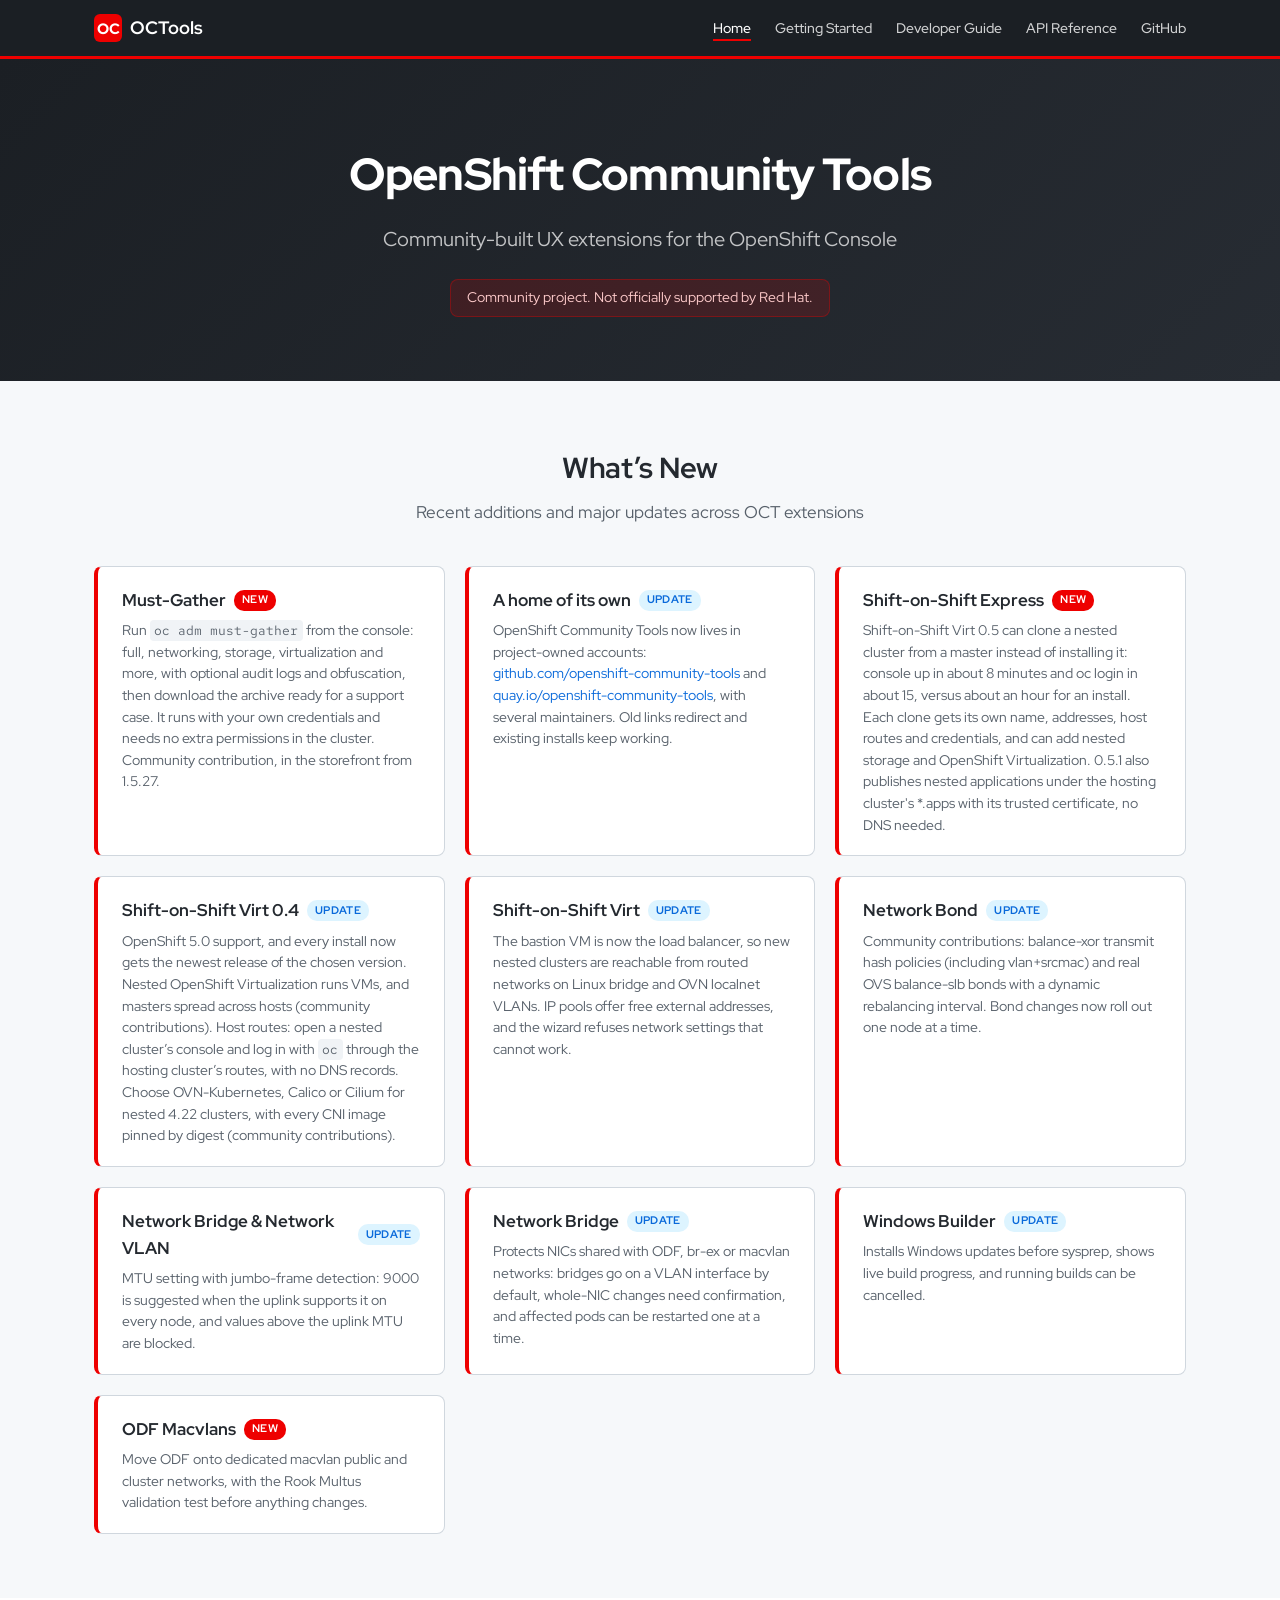
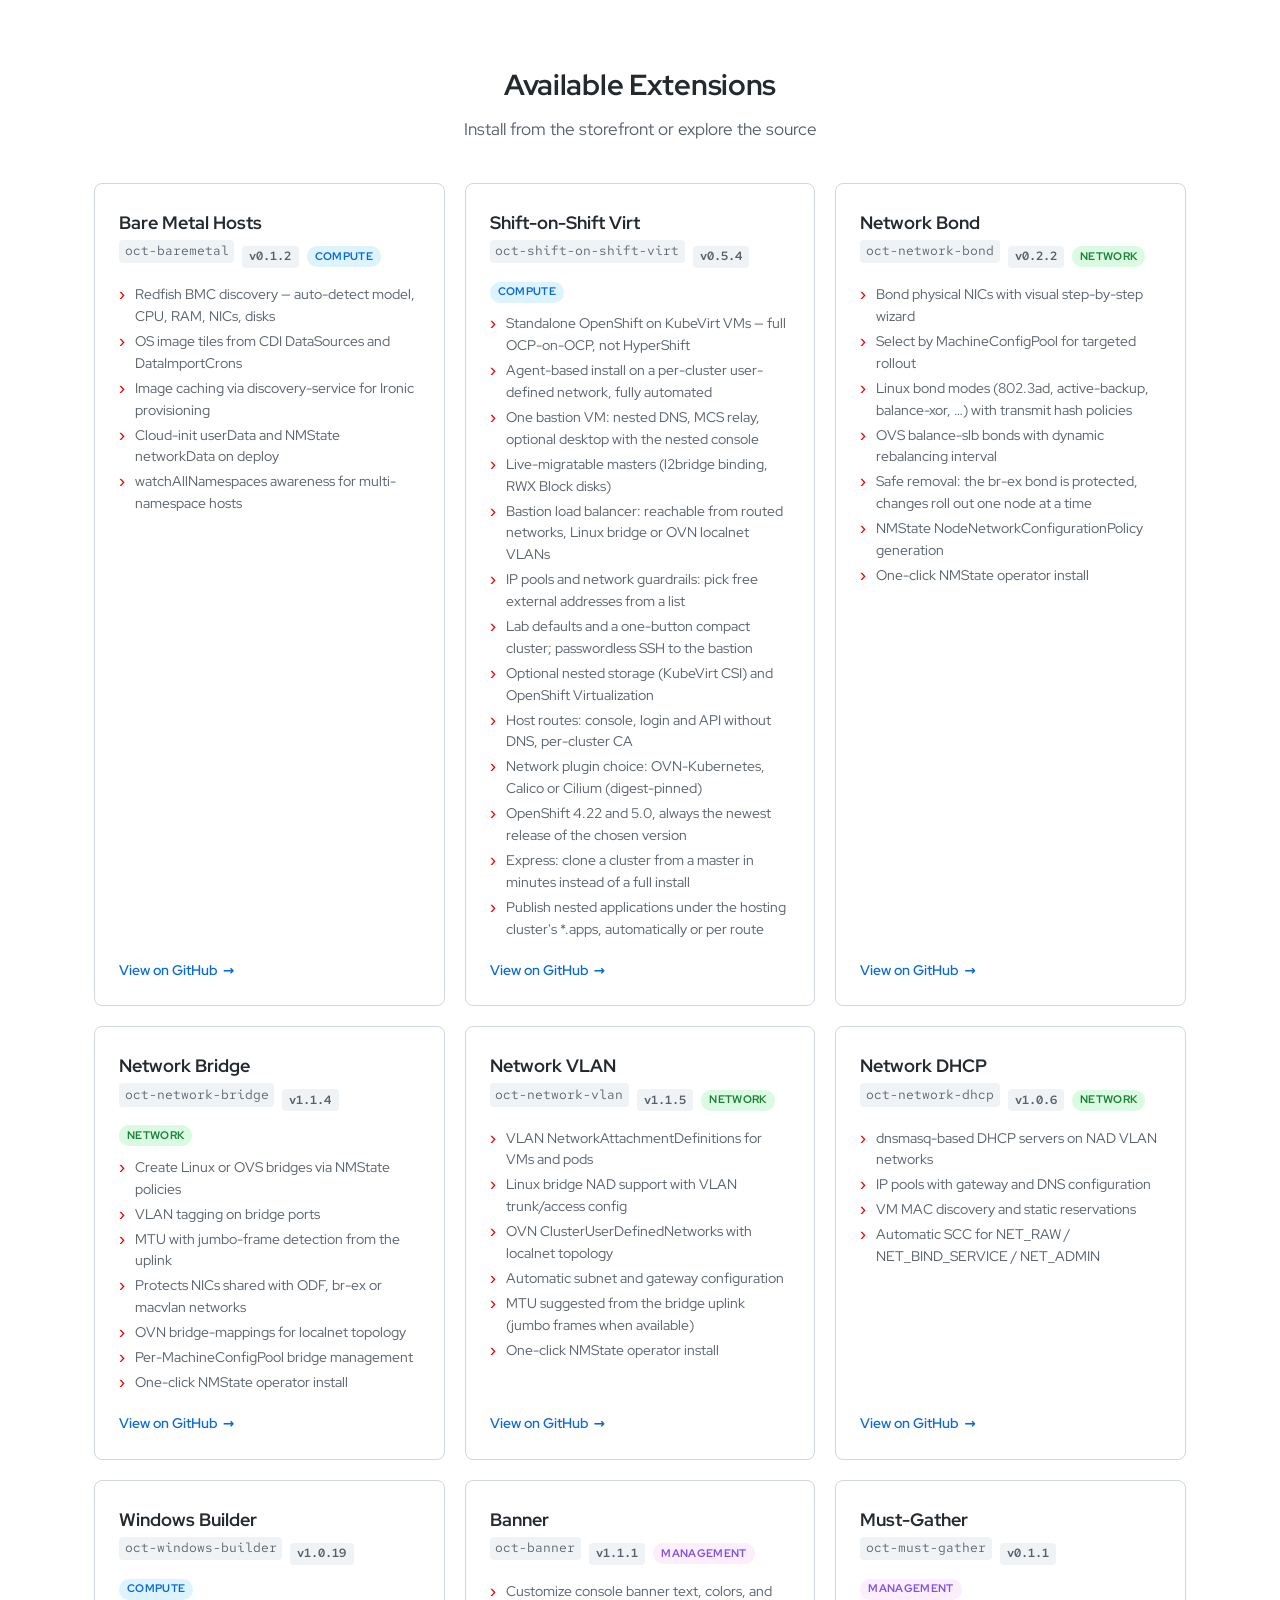
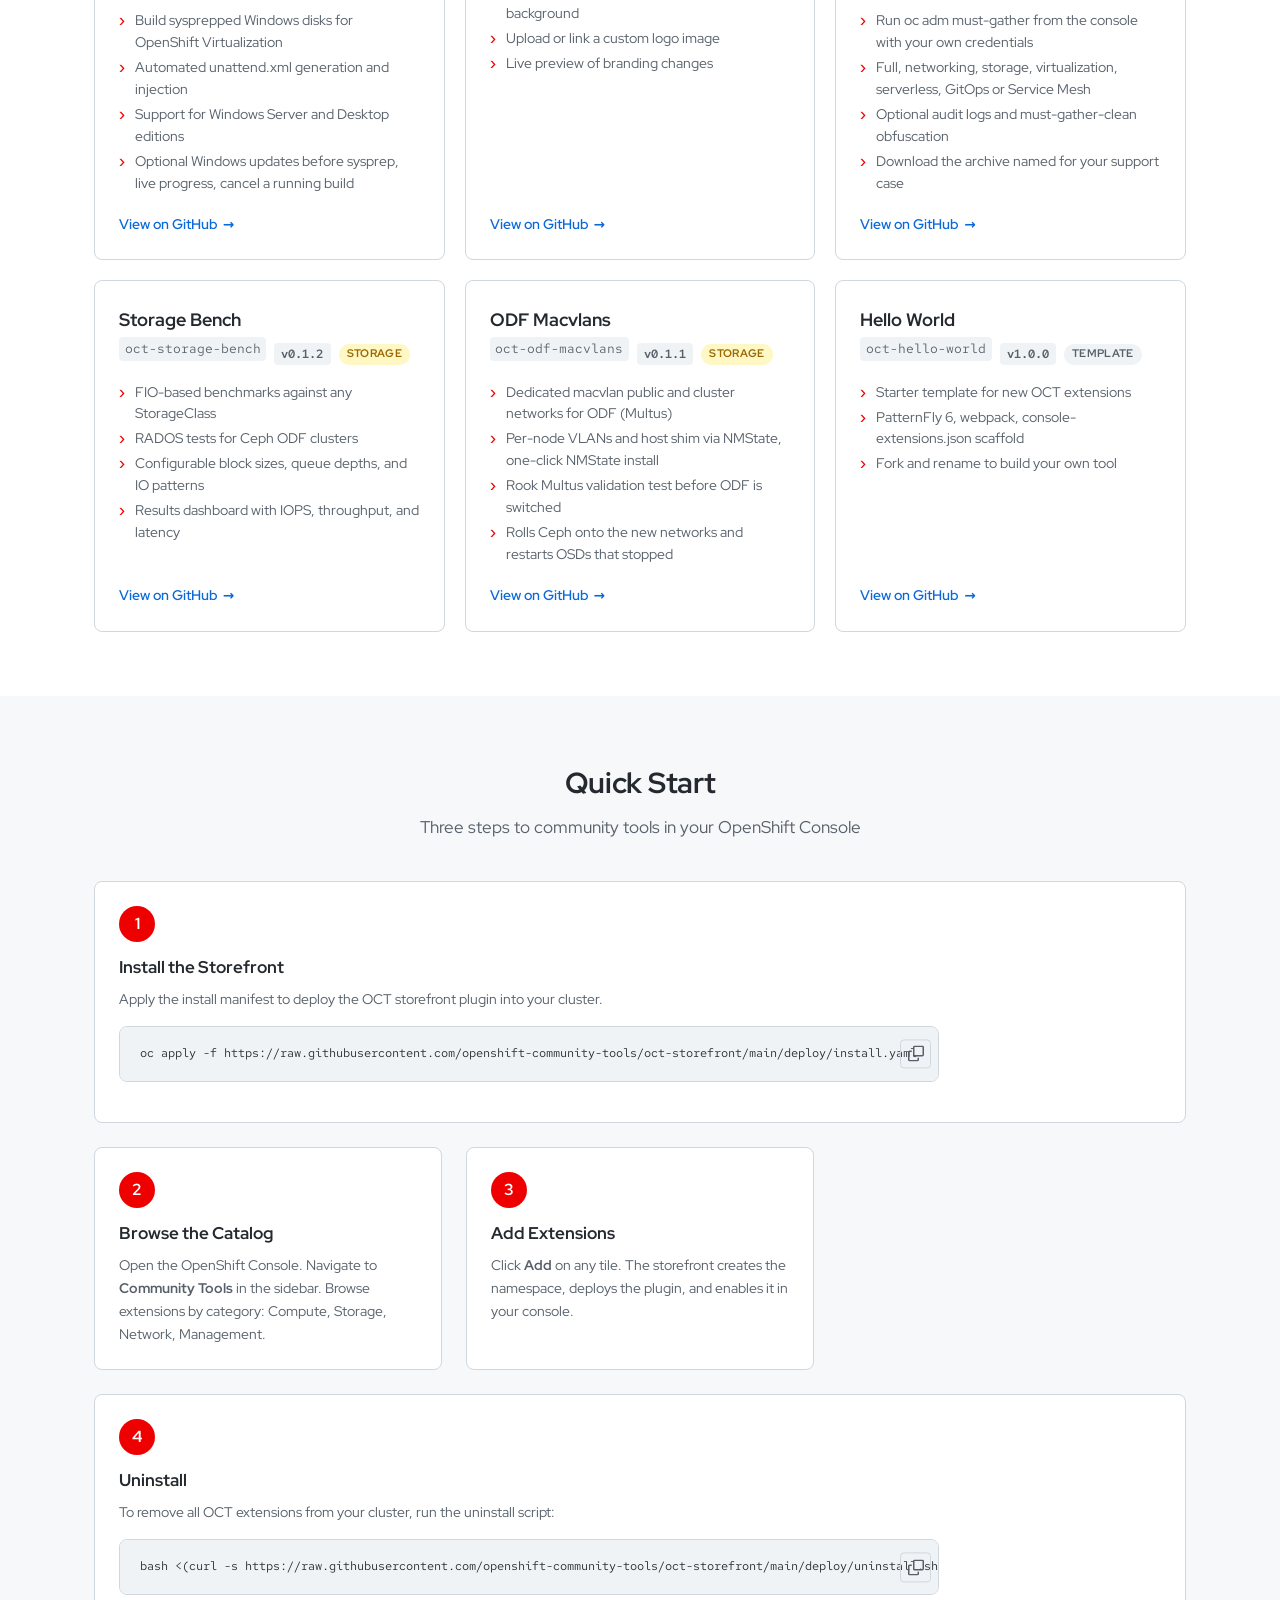
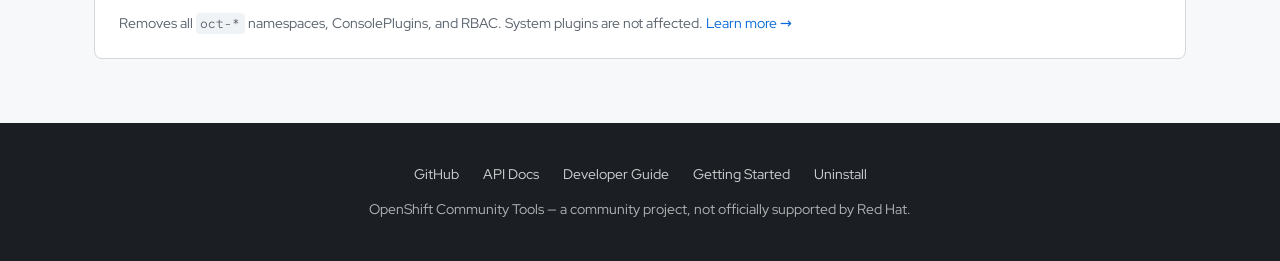
==== commit 20c7e654: "Must-Gather card, What's New: Must-Gather and the project org Co-Authored-By: Claude Opus 5.5 <norep" ====
--- a/index.html
+++ b/index.html
@@ -52,6 +52,20 @@
       <div class="whatsnew">
         <div class="whatsnew__item">
           <div class="whatsnew__header">
+            <span class="whatsnew__title">Must-Gather</span>
+            <span class="whatsnew__badge whatsnew__badge--new">New</span>
+          </div>
+          <p class="whatsnew__desc">Run <code>oc adm must-gather</code> from the console: full, networking, storage, virtualization and more, with optional audit logs and obfuscation, then download the archive ready for a support case. It runs with your own credentials and needs no extra permissions in the cluster. Community contribution, in the storefront from 1.5.27.</p>
+        </div>
+        <div class="whatsnew__item">
+          <div class="whatsnew__header">
+            <span class="whatsnew__title">A home of its own</span>
+            <span class="whatsnew__badge whatsnew__badge--update">Update</span>
+          </div>
+          <p class="whatsnew__desc">OpenShift Community Tools now lives in project-owned accounts: <a href="https://github.com/openshift-community-tools">github.com/openshift-community-tools</a> and <a href="https://quay.io/organization/openshift-community-tools">quay.io/openshift-community-tools</a>, with several maintainers. Old links redirect and existing installs keep working.</p>
+        </div>
+        <div class="whatsnew__item">
+          <div class="whatsnew__header">
             <span class="whatsnew__title">Shift-on-Shift Express</span>
             <span class="whatsnew__badge whatsnew__badge--new">New</span>
           </div>
@@ -268,6 +282,23 @@
             <li>Live preview of branding changes</li>
           </ul>
           <a href="https://github.com/openshift-community-tools/oct-banner" class="card__link">View on GitHub</a>
+        </div>
+
+        <!-- Must-Gather -->
+        <div class="card">
+          <div class="card__name">Must-Gather</div>
+          <div class="card__meta">
+            <code class="card__id">oct-must-gather</code>
+            <span class="card__version">v0.1.1</span>
+            <span class="card__category card__category--management">Management</span>
+          </div>
+          <ul class="card__features">
+            <li>Run oc adm must-gather from the console with your own credentials</li>
+            <li>Full, networking, storage, virtualization, serverless, GitOps or Service Mesh</li>
+            <li>Optional audit logs and must-gather-clean obfuscation</li>
+            <li>Download the archive named for your support case</li>
+          </ul>
+          <a href="https://github.com/dwaiting/oct-must-gather" class="card__link">View on GitHub</a>
         </div>
 
         <!-- Storage Bench -->
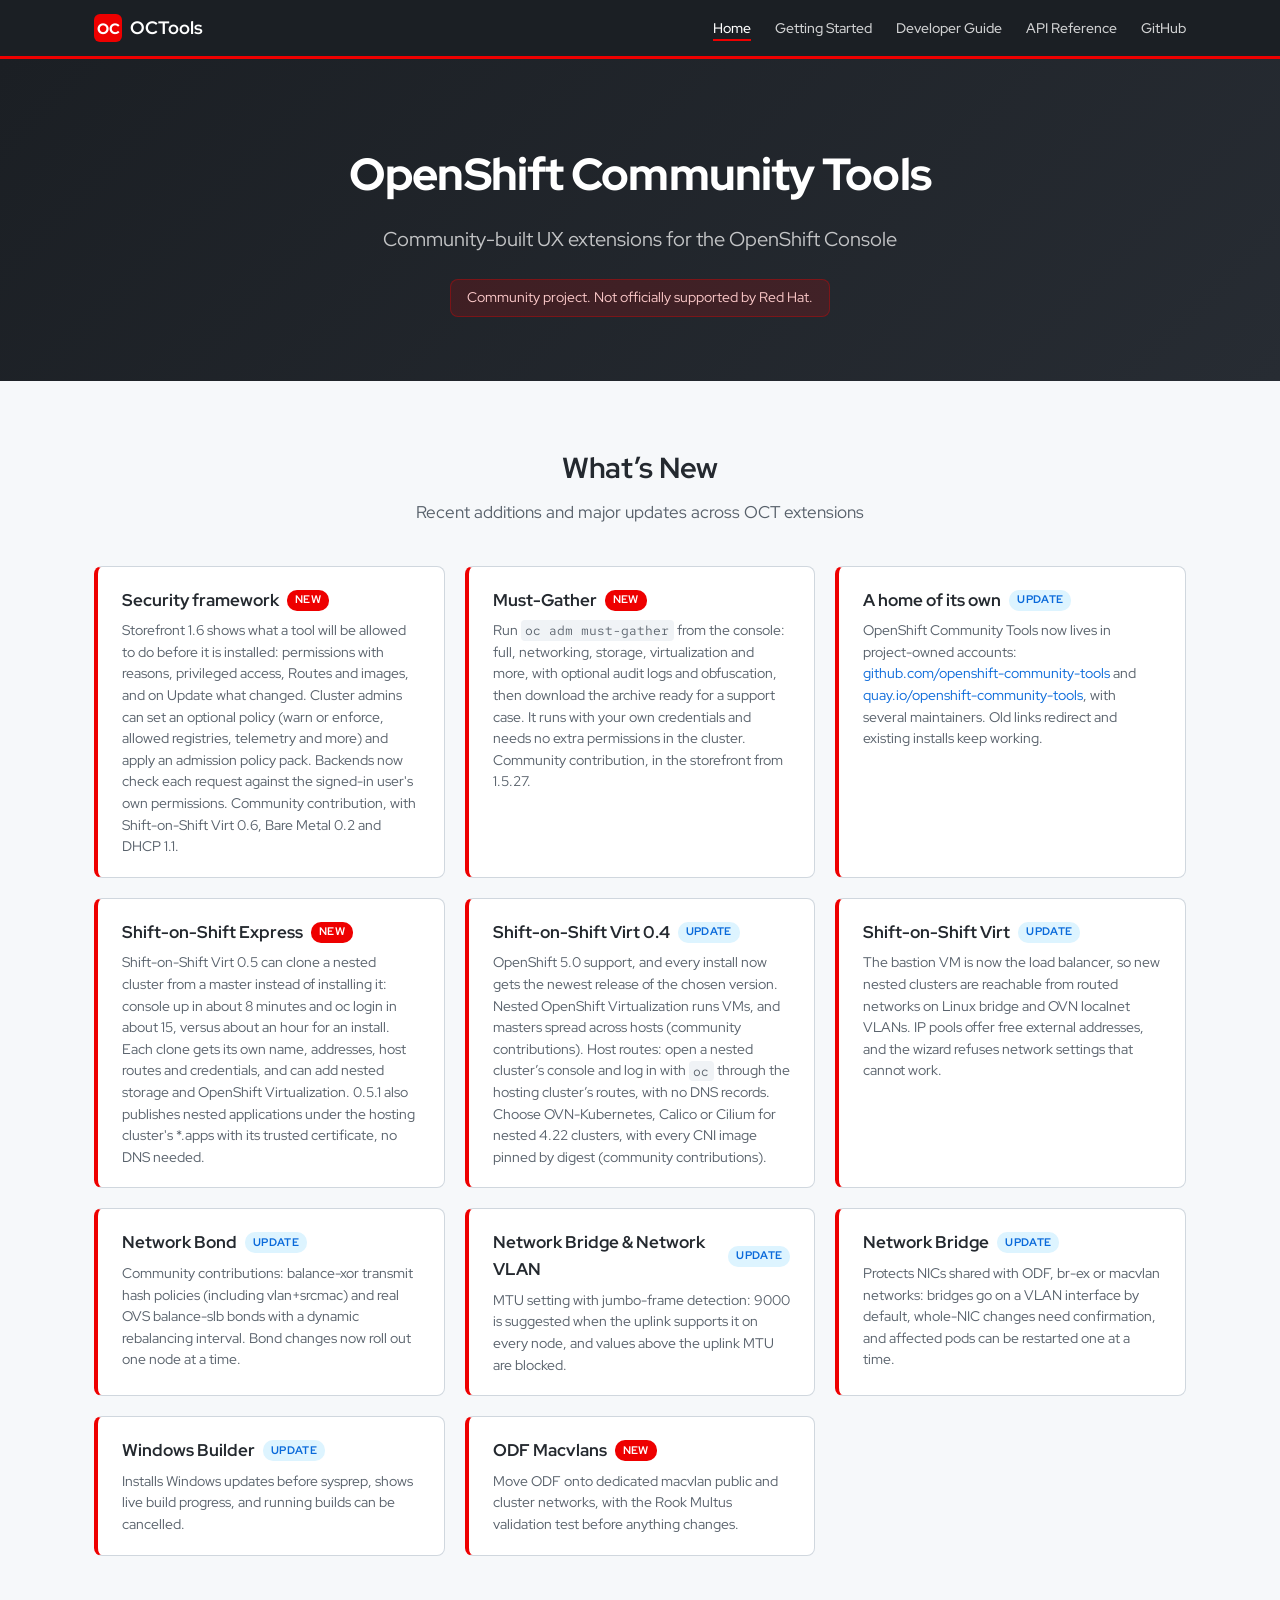
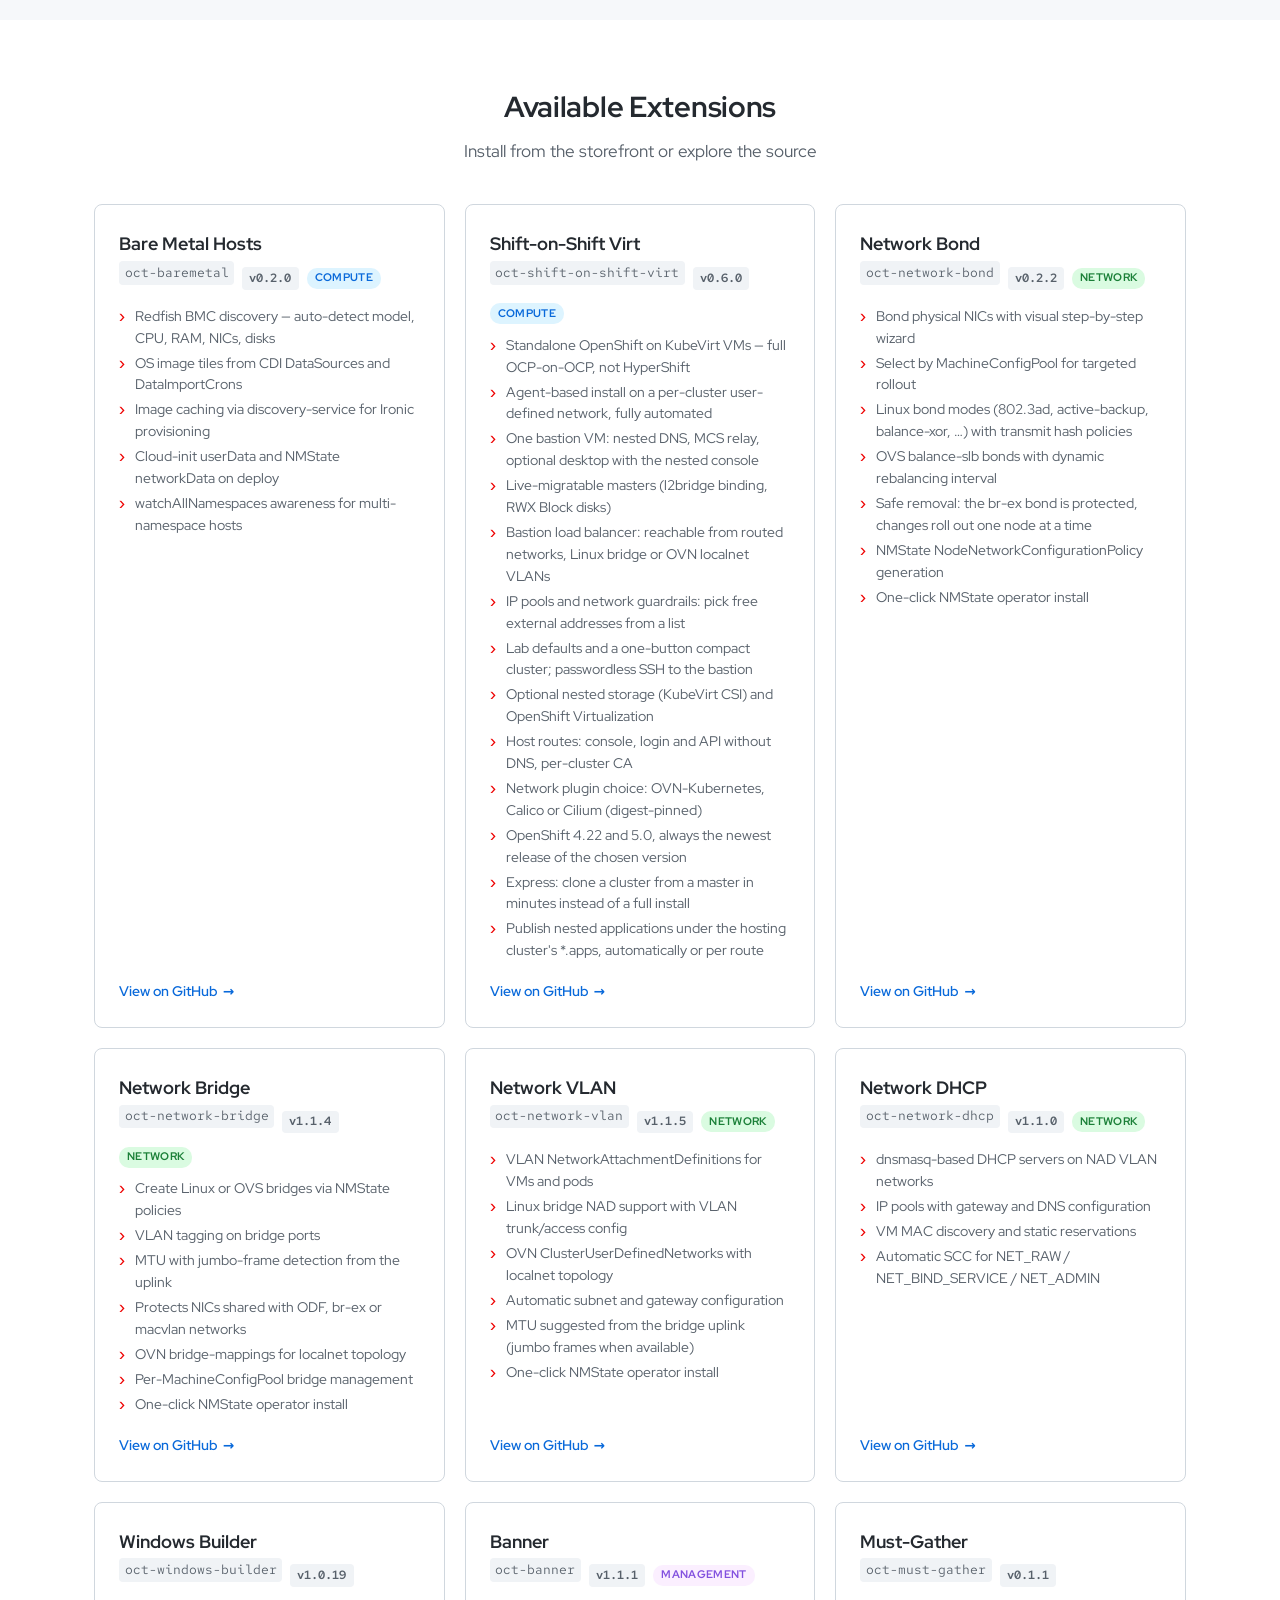
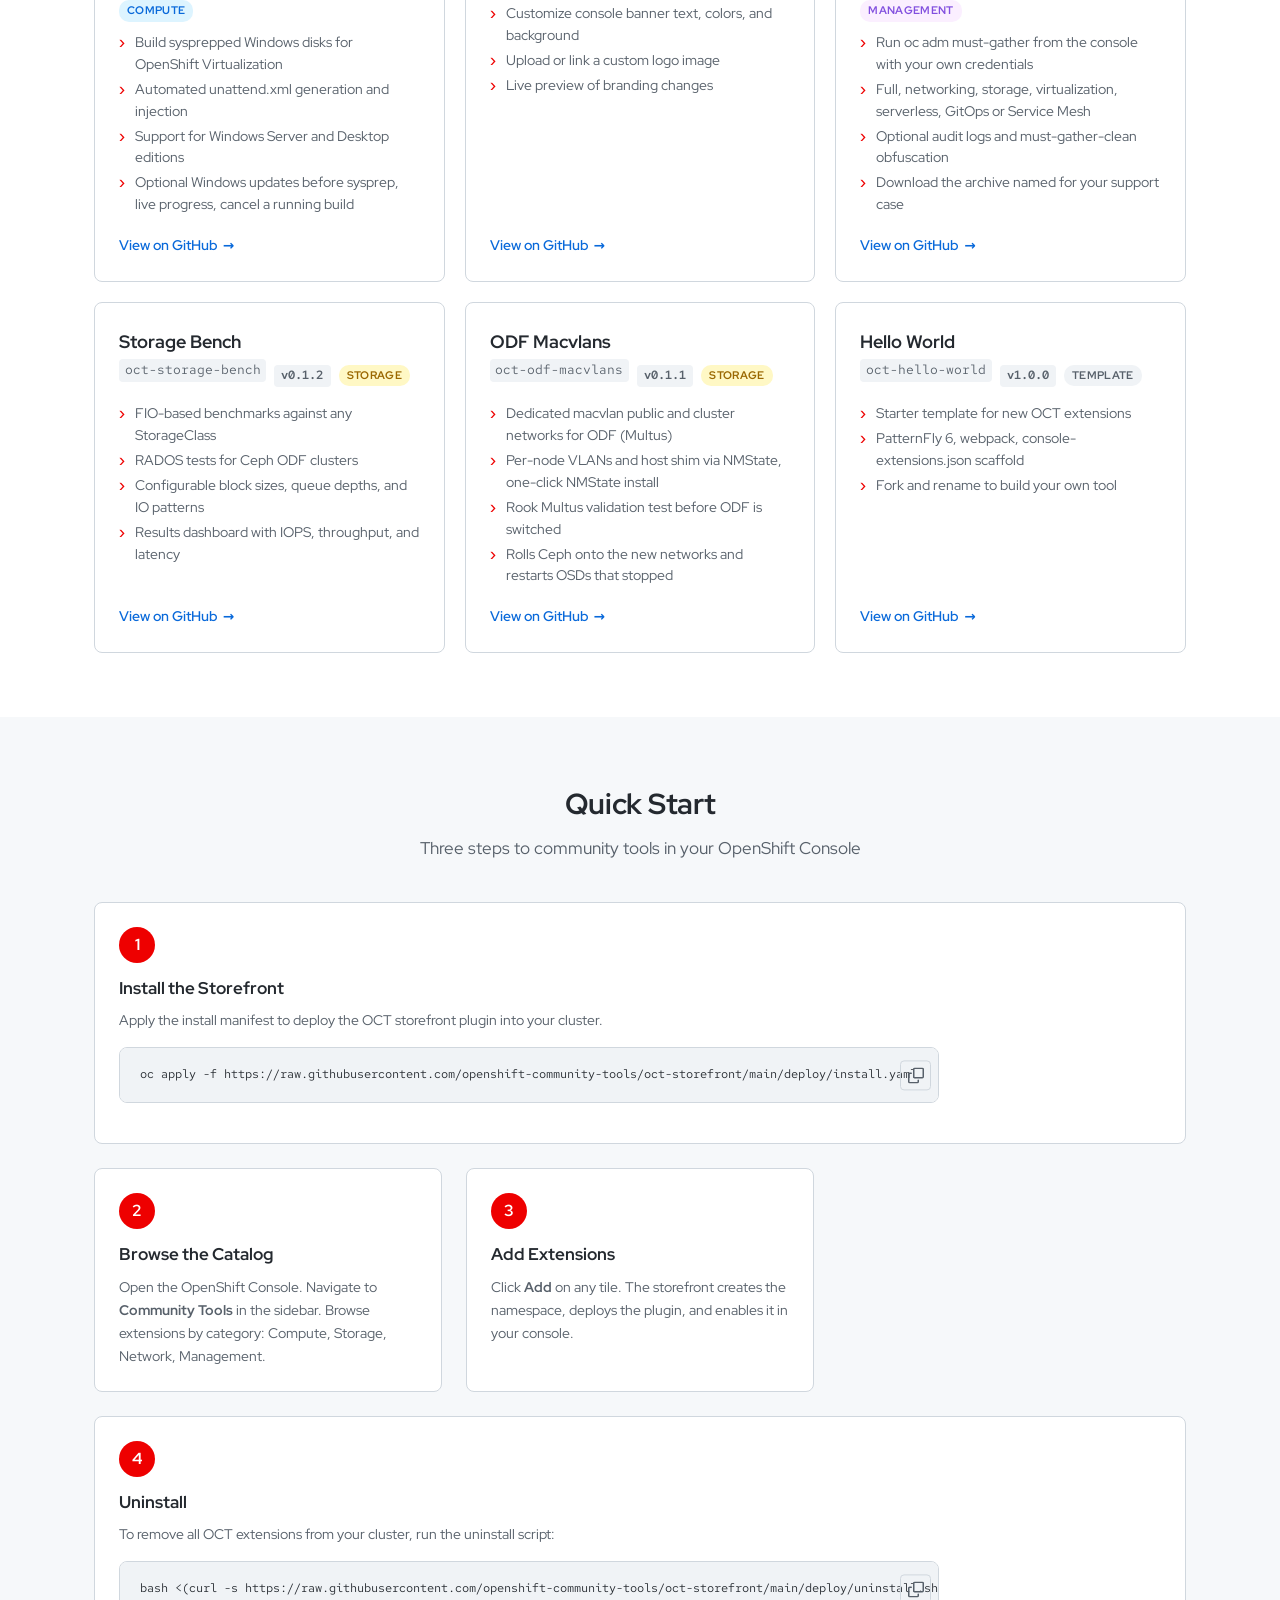
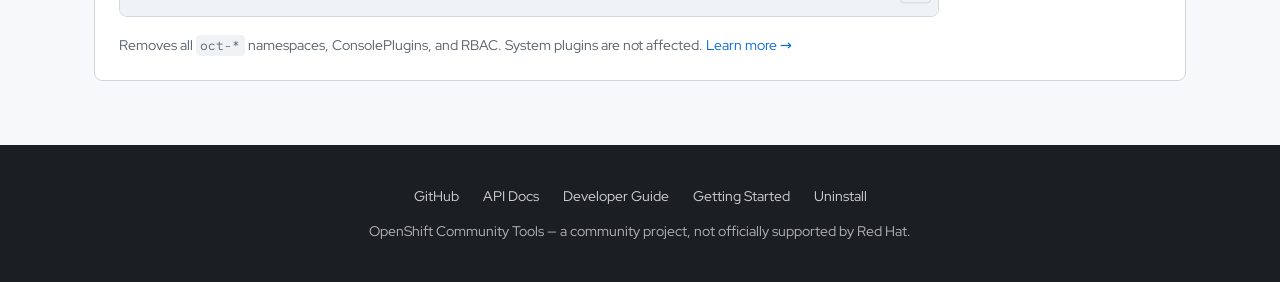
==== commit e9600300: "Cards: S-O-S 0.6.0, Bare Metal 0.2.0, DHCP 1.1.0; What's New: security framework Co-Authored-By: Cla" ====
--- a/index.html
+++ b/index.html
@@ -52,6 +52,13 @@
       <div class="whatsnew">
         <div class="whatsnew__item">
           <div class="whatsnew__header">
+            <span class="whatsnew__title">Security framework</span>
+            <span class="whatsnew__badge whatsnew__badge--new">New</span>
+          </div>
+          <p class="whatsnew__desc">Storefront 1.6 shows what a tool will be allowed to do before it is installed: permissions with reasons, privileged access, Routes and images, and on Update what changed. Cluster admins can set an optional policy (warn or enforce, allowed registries, telemetry and more) and apply an admission policy pack. Backends now check each request against the signed-in user's own permissions. Community contribution, with Shift-on-Shift Virt 0.6, Bare Metal 0.2 and DHCP 1.1.</p>
+        </div>
+        <div class="whatsnew__item">
+          <div class="whatsnew__header">
             <span class="whatsnew__title">Must-Gather</span>
             <span class="whatsnew__badge whatsnew__badge--new">New</span>
           </div>
@@ -136,7 +143,7 @@
           <div class="card__name">Bare Metal Hosts</div>
           <div class="card__meta">
             <code class="card__id">oct-baremetal</code>
-            <span class="card__version">v0.1.2</span>
+            <span class="card__version">v0.2.0</span>
             <span class="card__category card__category--compute">Compute</span>
           </div>
           <ul class="card__features">
@@ -154,7 +161,7 @@
           <div class="card__name">Shift-on-Shift Virt</div>
           <div class="card__meta">
             <code class="card__id">oct-shift-on-shift-virt</code>
-            <span class="card__version">v0.5.4</span>
+            <span class="card__version">v0.6.0</span>
             <span class="card__category card__category--compute">Compute</span>
           </div>
           <ul class="card__features">
@@ -239,7 +246,7 @@
           <div class="card__name">Network DHCP</div>
           <div class="card__meta">
             <code class="card__id">oct-network-dhcp</code>
-            <span class="card__version">v1.0.6</span>
+            <span class="card__version">v1.1.0</span>
             <span class="card__category card__category--network">Network</span>
           </div>
           <ul class="card__features">
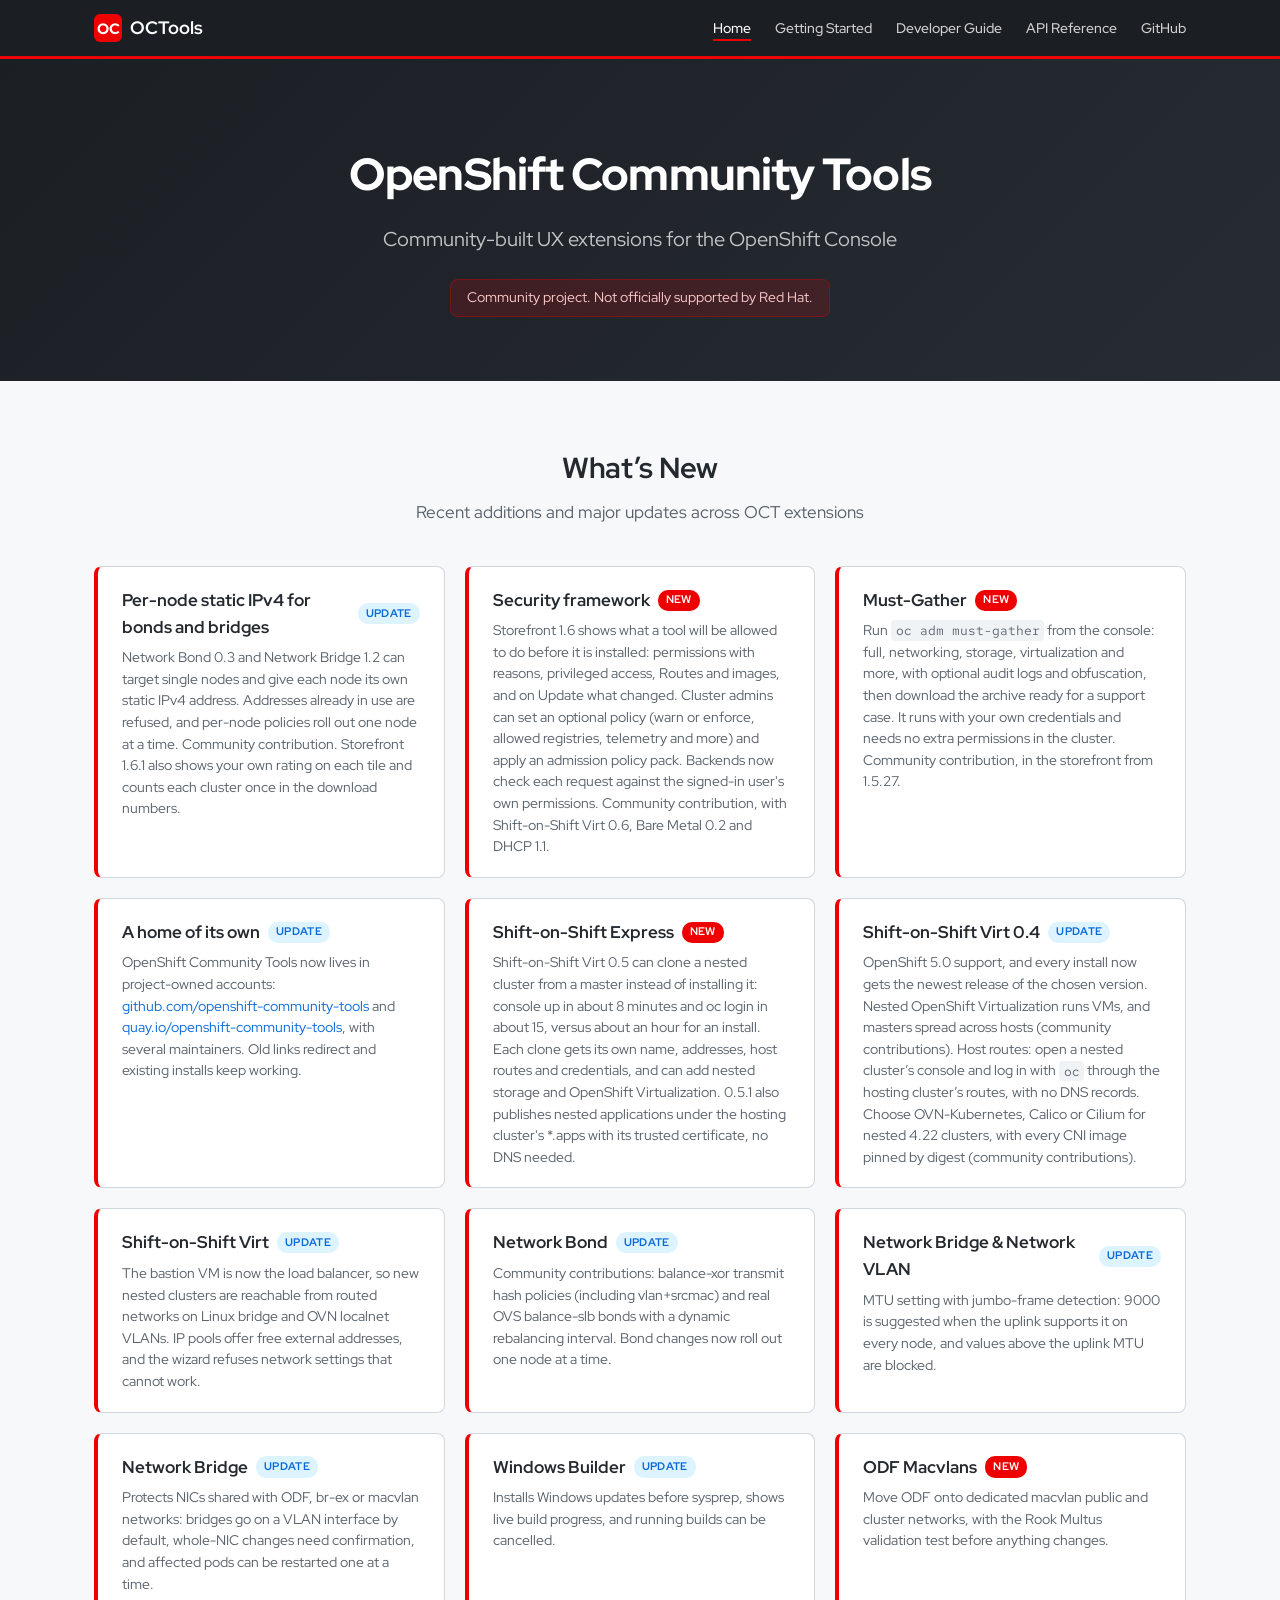
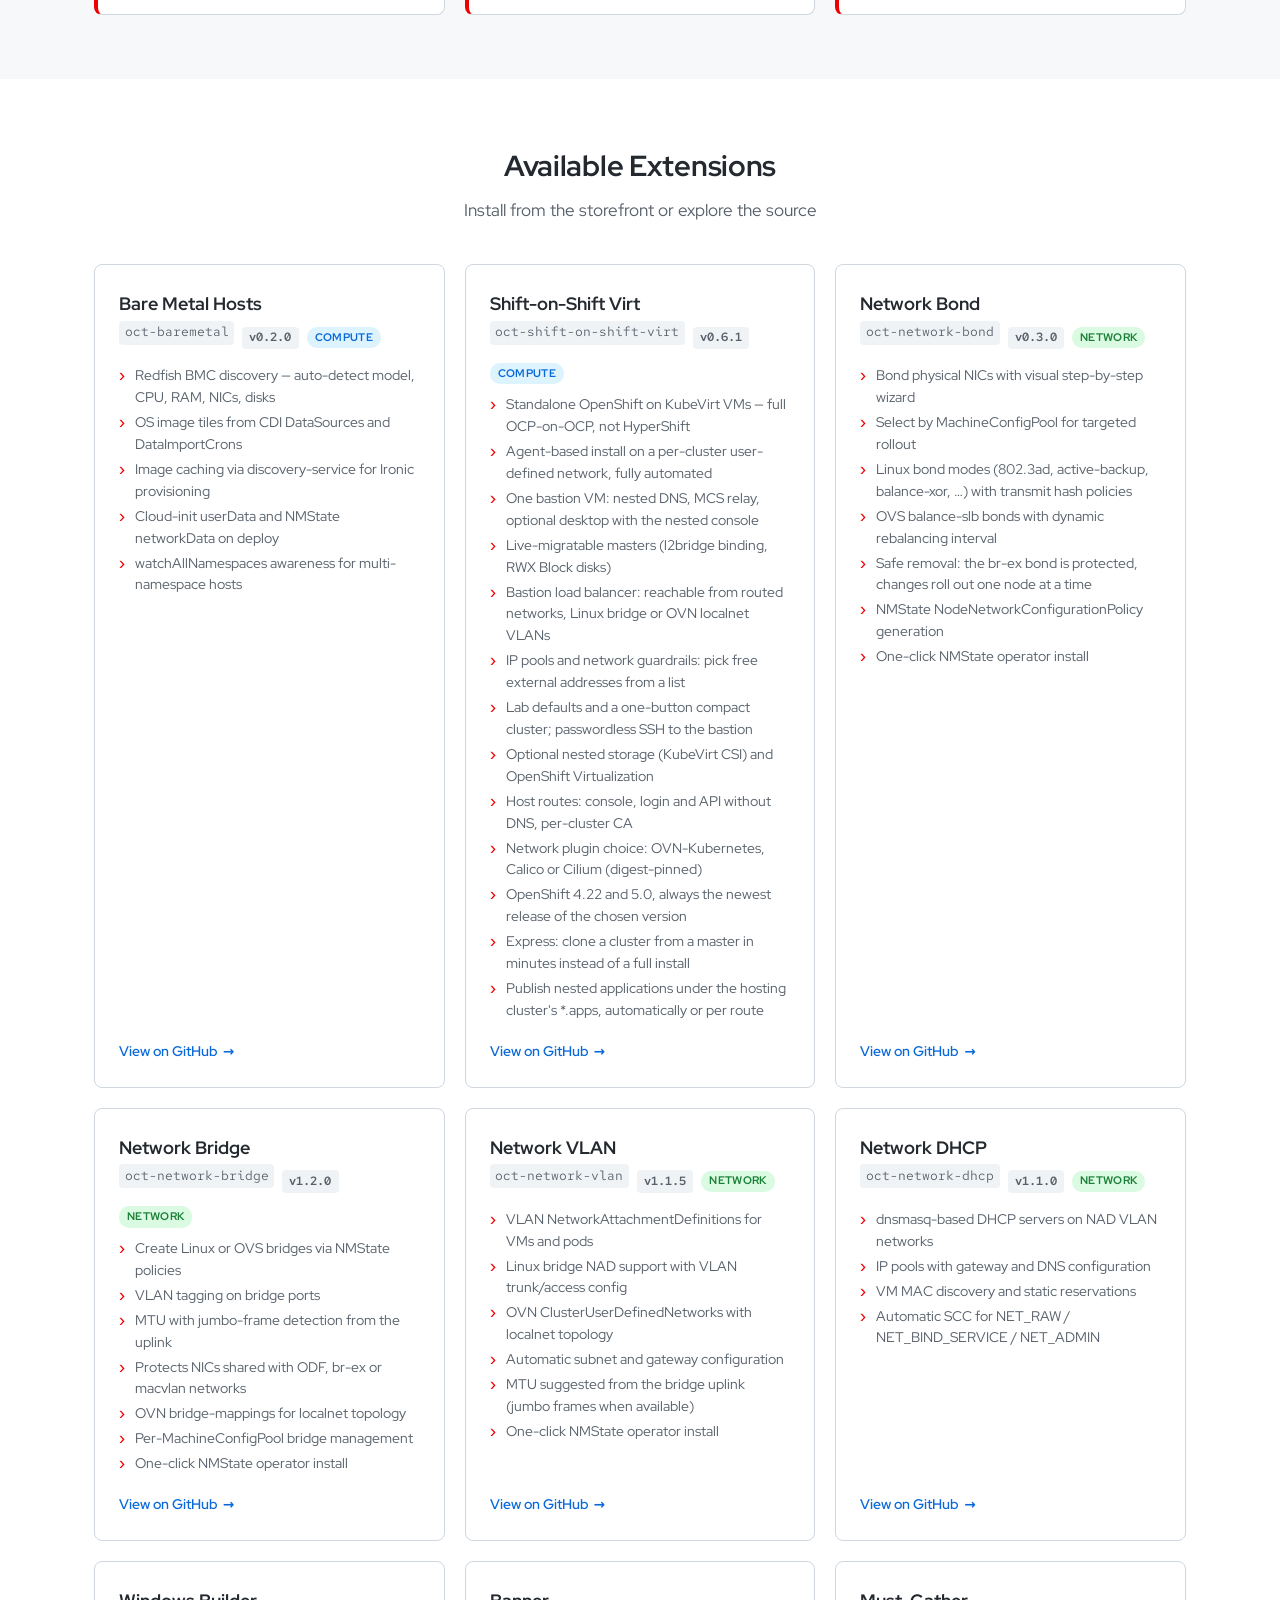
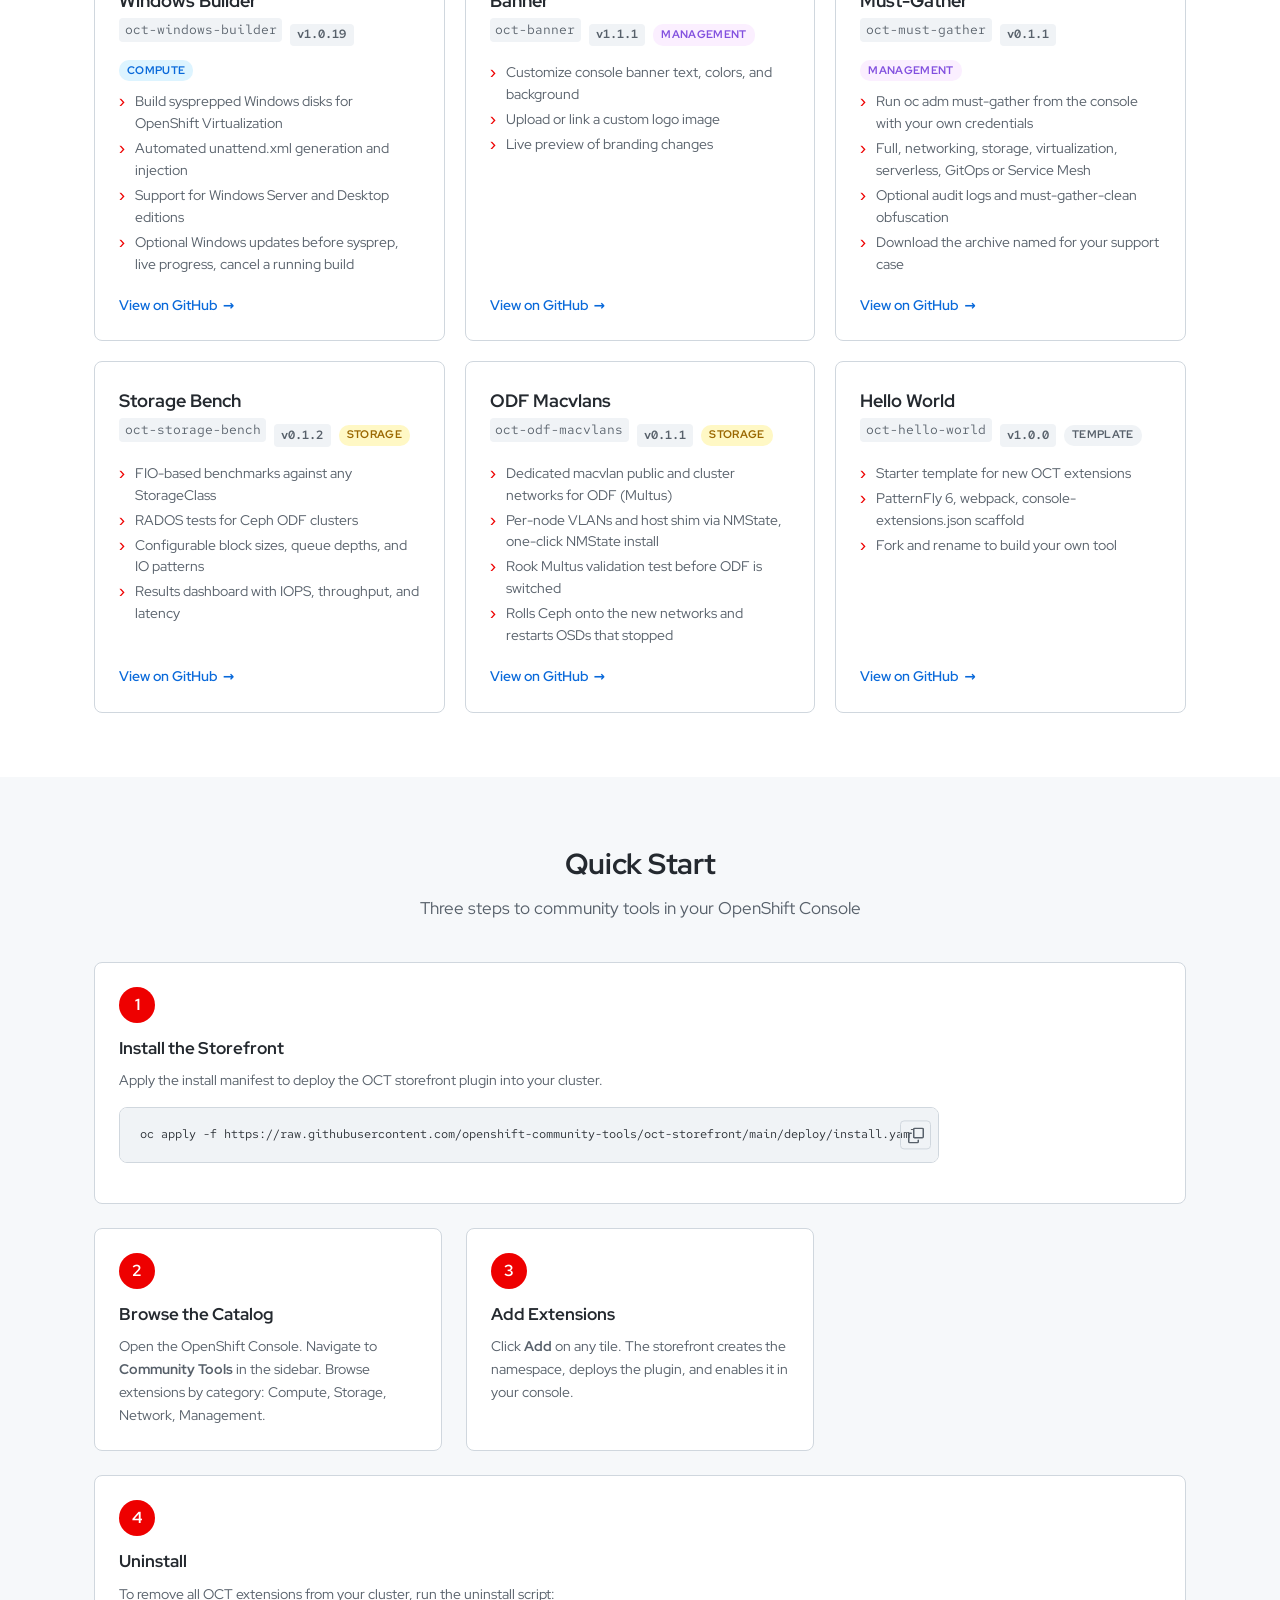
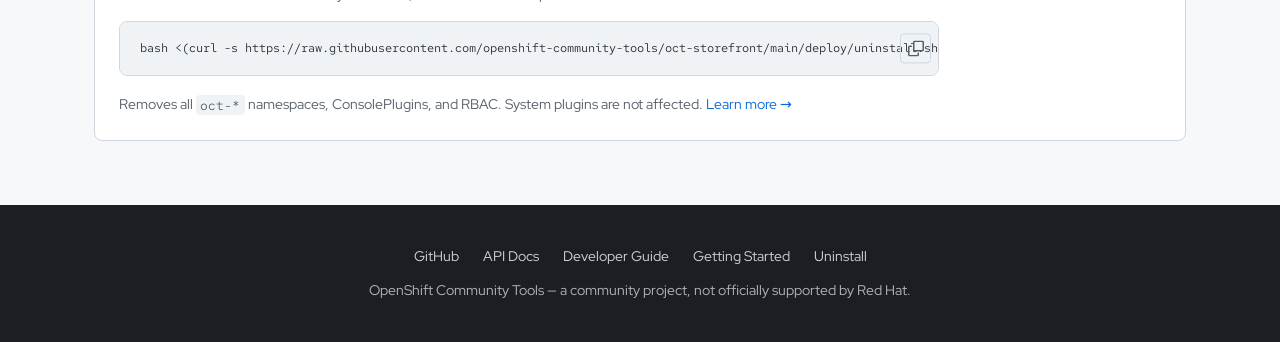
==== commit ba8a0c3c: "Cards: S-O-S 0.6.1, Bond 0.3.0, Bridge 1.2.0; What's New: per-node static IPv4 Co-Authored-By: Claud" ====
--- a/index.html
+++ b/index.html
@@ -52,6 +52,13 @@
       <div class="whatsnew">
         <div class="whatsnew__item">
           <div class="whatsnew__header">
+            <span class="whatsnew__title">Per-node static IPv4 for bonds and bridges</span>
+            <span class="whatsnew__badge whatsnew__badge--update">Update</span>
+          </div>
+          <p class="whatsnew__desc">Network Bond 0.3 and Network Bridge 1.2 can target single nodes and give each node its own static IPv4 address. Addresses already in use are refused, and per-node policies roll out one node at a time. Community contribution. Storefront 1.6.1 also shows your own rating on each tile and counts each cluster once in the download numbers.</p>
+        </div>
+        <div class="whatsnew__item">
+          <div class="whatsnew__header">
             <span class="whatsnew__title">Security framework</span>
             <span class="whatsnew__badge whatsnew__badge--new">New</span>
           </div>
@@ -161,7 +168,7 @@
           <div class="card__name">Shift-on-Shift Virt</div>
           <div class="card__meta">
             <code class="card__id">oct-shift-on-shift-virt</code>
-            <span class="card__version">v0.6.0</span>
+            <span class="card__version">v0.6.1</span>
             <span class="card__category card__category--compute">Compute</span>
           </div>
           <ul class="card__features">
@@ -187,7 +194,7 @@
           <div class="card__name">Network Bond</div>
           <div class="card__meta">
             <code class="card__id">oct-network-bond</code>
-            <span class="card__version">v0.2.2</span>
+            <span class="card__version">v0.3.0</span>
             <span class="card__category card__category--network">Network</span>
           </div>
           <ul class="card__features">
@@ -207,7 +214,7 @@
           <div class="card__name">Network Bridge</div>
           <div class="card__meta">
             <code class="card__id">oct-network-bridge</code>
-            <span class="card__version">v1.1.4</span>
+            <span class="card__version">v1.2.0</span>
             <span class="card__category card__category--network">Network</span>
           </div>
           <ul class="card__features">
